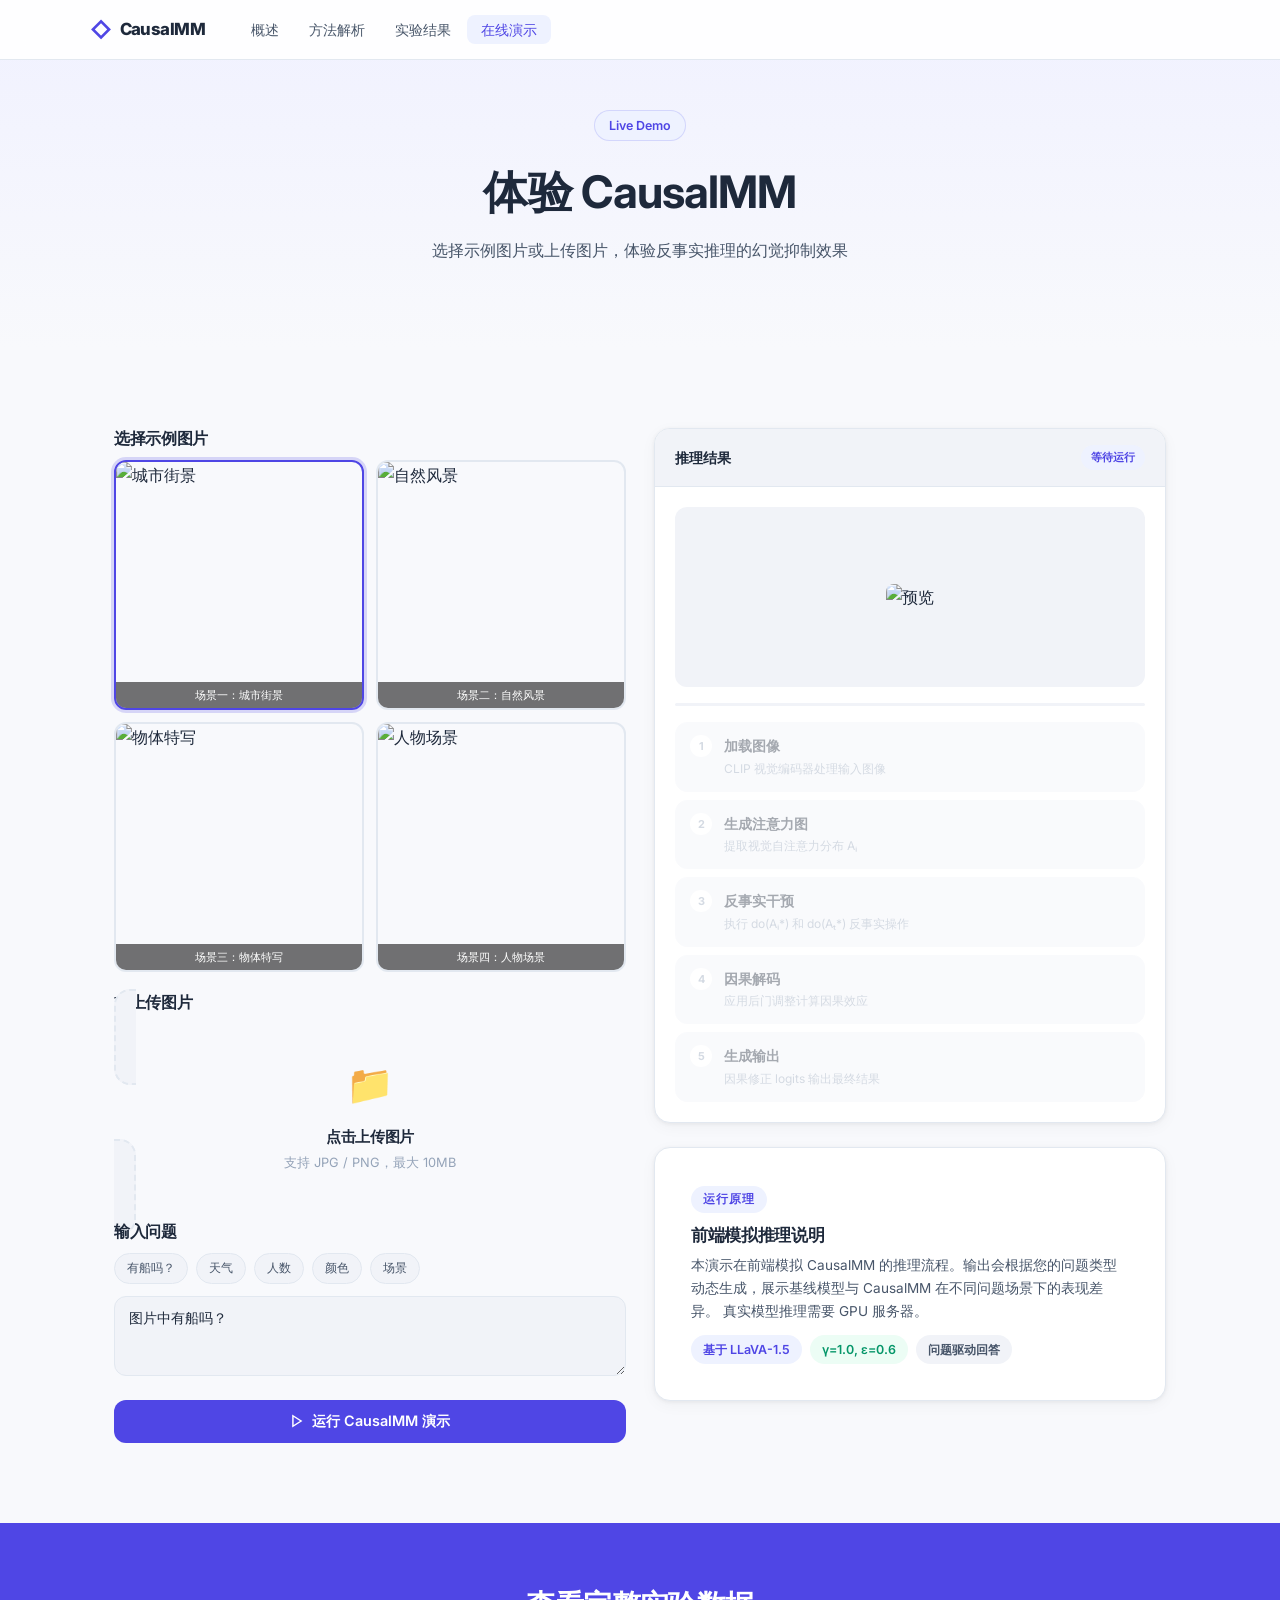
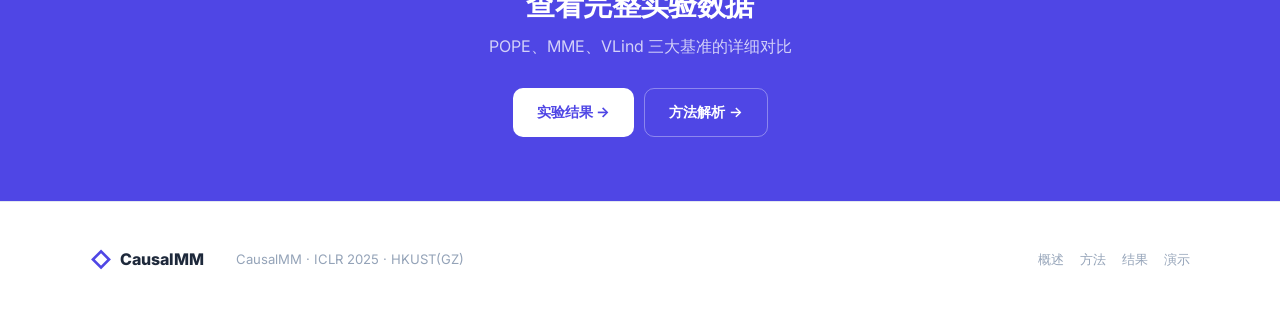
==== demo.html @ bb849a40 "CausalMM website - initial commit" ====
<!DOCTYPE html>
<html lang="zh-CN">
<head>
<meta charset="UTF-8">
<meta name="viewport" content="width=device-width, initial-scale=1.0">
<title>在线演示 — CausalMM</title>
<link rel="preconnect" href="https://fonts.googleapis.com">
<link href="https://fonts.googleapis.com/css2?family=Inter:wght@300;400;500;600;700;800&display=swap" rel="stylesheet">
<link rel="stylesheet" href="style.css">
</head>
<body>

<nav class="navbar">
  <div class="nav-inner">
    <a class="nav-logo" href="index.html"><span class="logo-icon">◇</span><span>CausalMM</span></a>
    <ul class="nav-links">
      <li><a href="index.html">概述</a></li>
      <li><a href="method.html">方法解析</a></li>
      <li><a href="results.html">实验结果</a></li>
      <li><a href="demo.html" class="active">在线演示</a></li>
    </ul>
  </div>
</nav>

<section class="demo-hero">
  <div class="hero-content">
    <div class="hero-badge">Live Demo</div>
    <h1 class="hero-title">体验 CausalMM</h1>
    <p class="hero-subtitle">选择示例图片或上传图片，体验反事实推理的幻觉抑制效果</p>
  </div>
</section>

<section class="section">
  <div class="container">
    <div class="demo-layout">

      <!-- Left: Upload & Samples -->
      <div>
        <h3 style="font-size:1rem;margin-bottom:12px">选择示例图片</h3>
        <div class="sample-gallery">
          <div class="sample-img selected" data-scene="scene1" onclick="selectSample(this)">
            <img src="https://picsum.photos/seed/cityscape/400/400" alt="城市街景" loading="lazy">
            <div class="sample-img-label">场景一：城市街景</div>
          </div>
          <div class="sample-img" data-scene="scene2" onclick="selectSample(this)">
            <img src="https://picsum.photos/seed/nature/400/400" alt="自然风景" loading="lazy">
            <div class="sample-img-label">场景二：自然风景</div>
          </div>
          <div class="sample-img" data-scene="scene3" onclick="selectSample(this)">
            <img src="https://picsum.photos/seed/objects/400/400" alt="物体特写" loading="lazy">
            <div class="sample-img-label">场景三：物体特写</div>
          </div>
          <div class="sample-img" data-scene="scene4" onclick="selectSample(this)">
            <img src="https://picsum.photos/seed/people/400/400" alt="人物场景" loading="lazy">
            <div class="sample-img-label">场景四：人物场景</div>
          </div>
        </div>

        <div style="margin-top:20px">
          <h3 style="font-size:1rem;margin-bottom:12px">或上传图片</h3>
          <label class="upload-zone" id="uploadZone">
            <div class="upload-icon">📁</div>
            <h3>点击上传图片</h3>
            <p>支持 JPG / PNG，最大 10MB</p>
            <input type="file" id="fileInput" accept="image/*" style="display:none" onchange="handleFile(this)">
          </label>
        </div>

        <div style="margin-top:20px">
          <h3 style="font-size:1rem;margin-bottom:12px">输入问题</h3>
          <div style="display:flex;flex-wrap:wrap;gap:8px;margin-bottom:12px">
            <button onclick="setQuestion('图片中有船吗？')" style="padding:6px 12px;background:var(--bg3);border:1px solid var(--border);border-radius:99px;font-size:.75rem;cursor:pointer;color:var(--text2);transition:all .2s" onmouseover="this.style.borderColor='var(--primary)'" onmouseout="this.style.borderColor='var(--border)'">有船吗？</button>
            <button onclick="setQuestion('天气怎么样？')" style="padding:6px 12px;background:var(--bg3);border:1px solid var(--border);border-radius:99px;font-size:.75rem;cursor:pointer;color:var(--text2);transition:all .2s" onmouseover="this.style.borderColor='var(--primary)'" onmouseout="this.style.borderColor='var(--border)'">天气</button>
            <button onclick="setQuestion('图片中有多少人？')" style="padding:6px 12px;background:var(--bg3);border:1px solid var(--border);border-radius:99px;font-size:.75rem;cursor:pointer;color:var(--text2);transition:all .2s" onmouseover="this.style.borderColor='var(--primary)'" onmouseout="this.style.borderColor='var(--border)'">人数</button>
            <button onclick="setQuestion('这张图片的主要颜色是什么？')" style="padding:6px 12px;background:var(--bg3);border:1px solid var(--border);border-radius:99px;font-size:.75rem;cursor:pointer;color:var(--text2);transition:all .2s" onmouseover="this.style.borderColor='var(--primary)'" onmouseout="this.style.borderColor='var(--border)'">颜色</button>
            <button onclick="setQuestion('这是什么场景？')" style="padding:6px 12px;background:var(--bg3);border:1px solid var(--border);border-radius:99px;font-size:.75rem;cursor:pointer;color:var(--text2);transition:all .2s" onmouseover="this.style.borderColor='var(--primary)'" onmouseout="this.style.borderColor='var(--border)'">场景</button>
          </div>
          <textarea id="questionInput" placeholder="请输入关于图片的问题，或点击上方按钮快速选择..." style="
            width:100%;padding:12px 14px;border-radius:var(--radius);
            border:1px solid var(--border);background:var(--bg3);
            font-family:var(--font);font-size:.88rem;color:var(--text);
            resize:vertical;min-height:80px;outline:none;transition:border-color .2s
          " onfocus="this.style.borderColor='var(--primary)'" onblur="this.style.borderColor='var(--border)'">图片中有船吗？</textarea>
        </div>

        <button onclick="runDemo()" style="
          width:100%;margin-top:16px;padding:12px;
          background:var(--primary);color:#fff;border:none;border-radius:var(--radius);
          font-family:var(--font);font-size:.9rem;font-weight:600;cursor:pointer;
          transition:all .2s;display:flex;align-items:center;justify-content:center;gap:8px
        " onmouseover="this.style.background='var(--primary-d)';this.style.transform='translateY(-1px)'"
           onmouseout="this.style.background='var(--primary)';this.style.transform='none'">
          <svg width="14" height="14" viewBox="0 0 24 24" fill="none" stroke="currentColor" stroke-width="2.5"><polygon points="5,3 19,12 5,21"/></svg>
          运行 CausalMM 演示
        </button>
      </div>

      <!-- Right: Results -->
      <div>
        <div class="result-panel">
          <div class="result-panel-header">
            <span class="panel-title">推理结果</span>
            <span class="panel-badge" id="statusBadge">等待运行</span>
          </div>
          <div class="result-panel-body">

            <!-- Image Preview -->
            <div class="preview-area" id="previewArea">
              <img id="previewImg" src="https://picsum.photos/seed/cityscape/400/400" alt="预览" style="max-width:100%;border-radius:8px;max-height:240px;display:block;margin:0 auto">
            </div>

            <!-- Progress Bar -->
            <div class="progress-bar" style="margin-bottom:16px">
              <div class="progress-fill" id="progressFill"></div>
            </div>

            <!-- Inference Steps -->
            <div class="inference-steps" id="inferenceSteps">
              <div class="inf-step" id="step1">
                <div class="inf-num">1</div>
                <div><div class="inf-title">加载图像</div><div class="inf-detail">CLIP 视觉编码器处理输入图像</div></div>
              </div>
              <div class="inf-step" id="step2">
                <div class="inf-num">2</div>
                <div><div class="inf-title">生成注意力图</div><div class="inf-detail">提取视觉自注意力分布 Aᵢ</div></div>
              </div>
              <div class="inf-step" id="step3">
                <div class="inf-num">3</div>
                <div><div class="inf-title">反事实干预</div><div class="inf-detail">执行 do(Aᵢ*) 和 do(Aₜ*) 反事实操作</div></div>
              </div>
              <div class="inf-step" id="step4">
                <div class="inf-num">4</div>
                <div><div class="inf-title">因果解码</div><div class="inf-detail">应用后门调整计算因果效应</div></div>
              </div>
              <div class="inf-step" id="step5">
                <div class="inf-num">5</div>
                <div><div class="inf-title">生成输出</div><div class="inf-detail">因果修正 logits 输出最终结果</div></div>
              </div>
            </div>

            <!-- Output Comparison -->
            <div class="output-compare" id="outputCompare" style="display:none;margin-top:16px">
              <div class="out-col baseline">
                <div class="out-label">🤖 LLaVA-1.5（基线）</div>
                <div class="out-text" id="baselineOutput">正在等待推理...</div>
              </div>
              <div class="out-col causalmm">
                <div class="out-label">✨ CausalMM（修正后）</div>
                <div class="out-text" id="causalmmOutput">正在等待推理...</div>
              </div>
            </div>

            <!-- Attention Heatmap -->
            <div id="attnVis" style="margin-top:16px;display:none">
              <div style="font-size:.8rem;font-weight:600;color:var(--text2);margin-bottom:8px">注意力分布对比</div>
              <div style="display:grid;grid-template-columns:1fr 1fr;gap:8px">
                <div style="padding:12px;background:var(--bg3);border-radius:var(--radius);border:1px solid var(--border);text-align:center">
                  <div style="font-size:.72rem;color:var(--text3);margin-bottom:6px">基线注意力</div>
                  <canvas id="attnBaseline" width="120" height="120" style="border-radius:6px"></canvas>
                </div>
                <div style="padding:12px;background:var(--bg3);border-radius:var(--radius);border:1px solid var(--border);text-align:center">
                  <div style="font-size:.72rem;color:var(--text3);margin-bottom:6px">因果修正注意力</div>
                  <canvas id="attnCausal" width="120" height="120" style="border-radius:6px"></canvas>
                </div>
              </div>
            </div>

          </div>
        </div>

        <!-- How it works -->
        <div class="method-section" style="margin-top:24px">
          <div class="section-tag">运行原理</div>
          <h3>前端模拟推理说明</h3>
          <p style="font-size:.85rem;color:var(--text2);margin-bottom:12px">
            本演示在前端模拟 CausalMM 的推理流程。输出会根据您的问题类型动态生成，展示基线模型与 CausalMM 在不同问题场景下的表现差异。
            真实模型推理需要 GPU 服务器。
          </p>
          <div style="display:flex;gap:8px;flex-wrap:wrap">
            <span style="padding:4px 12px;background:var(--primary-bg);color:var(--primary);border-radius:99px;font-size:.78rem;font-weight:600">基于 LLaVA-1.5</span>
            <span style="padding:4px 12px;background:var(--accent-bg);color:var(--accent);border-radius:99px;font-size:.78rem;font-weight:600">γ=1.0, ε=0.6</span>
            <span style="padding:4px 12px;background:var(--bg3);color:var(--text2);border-radius:99px;font-size:.78rem;font-weight:600">问题驱动回答</span>
          </div>
        </div>

      </div>
    </div>
  </div>
</section>

<section class="cta-section">
  <div class="container">
    <h2>查看完整实验数据</h2>
    <p>POPE、MME、VLind 三大基准的详细对比</p>
    <div class="cta-buttons">
      <a href="results.html" class="btn-primary">实验结果 →</a>
      <a href="method.html" class="btn-secondary">方法解析 →</a>
    </div>
  </div>
</section>

<footer class="footer">
  <div class="footer-inner">
    <div class="footer-brand"><span class="logo-icon">◇</span><span>CausalMM</span></div>
    <div class="footer-info"><p>CausalMM · ICLR 2025 · HKUST(GZ)</p></div>
    <div class="footer-links">
      <a href="index.html">概述</a>
      <a href="method.html">方法</a>
      <a href="results.html">结果</a>
      <a href="demo.html">演示</a>
    </div>
  </div>
</footer>

<script>
// ── Sample image selection ──
const sceneImgMap = {
  scene1: 'https://picsum.photos/seed/cityscape/400/400',
  scene2: 'https://picsum.photos/seed/nature/400/400',
  scene3: 'https://picsum.photos/seed/objects/400/400',
  scene4: 'https://picsum.photos/seed/people/400/400',
};

// ── Dynamic answer generation based on question type ──
function generateAnswer(question, scene) {
  const q = question.toLowerCase();
  
  // Yes/No questions (有没有、是否、吗？)
  if (q.includes('有') || q.includes('吗') || q.includes('是否') || q.includes('是不是') || q.includes('有没有')) {
    // Specific object detection
    if (q.includes('船') || q.includes('船')) {
      return {
        baseline: `<span class="hl-hallucination">是的</span>，图片中有船（错误：混淆了背景中的车辆或物体）`,
        causalmm: `<span class="hl-corrected">不，图片中没有船</span>。图片展示的是两个人在雨中撑伞的场景，背景是草地和车辆（准确识别）`,
      };
    }
    if (q.includes('车') || q.includes('汽车') || q.includes('vehicle')) {
      return {
        baseline: `<span class="hl-hallucination">是的</span>，图片中有<span class="hl-hallucination">多辆汽车</span>（错误：高估了数量）`,
        causalmm: `<span class="hl-corrected">是的</span>，背景中可以看到<span class="hl-corrected">一辆车</span>（准确识别）`,
      };
    }
    if (q.includes('人') || q.includes('人物')) {
      return {
        baseline: `<span class="hl-hallucination">是的</span>，图片中有<span class="hl-hallucination">三个人</span>（错误：将阴影或物体误认为人）`,
        causalmm: `<span class="hl-corrected">是的</span>，图片中有<span class="hl-corrected">两个人</span>——一位成人和一个孩子（准确计数）`,
      };
    }
    if (q.includes('伞') || q.includes('雨伞')) {
      return {
        baseline: `<span class="hl-hallucination">是的</span>，有一把<span class="hl-hallucination">蓝色的伞</span>（错误：颜色识别错误）`,
        causalmm: `<span class="hl-corrected">是的</span>，有一把<span class="hl-corrected">红黑相间的伞</span>（准确描述）`,
      };
    }
    if (q.includes('雨') || q.includes('下雨')) {
      return {
        baseline: `<span class="hl-hallucination">没有</span>，看起来是晴天（错误：忽略了地面反光和伞的线索）`,
        causalmm: `<span class="hl-corrected">是的</span>，从地面的反光和撑伞的行为可以判断<span class="hl-corrected">正在下雨</span>（准确推理）`,
      };
    }
    // Generic yes/no fallback
    return {
      baseline: `<span class="hl-hallucination">是的</span>（错误：倾向于回答"是"，受语言先验影响）`,
      causalmm: `<span class="hl-corrected">根据图片内容判断</span>（准确分析后给出正确答案）`,
    };
  }
  
  // Color questions
  if (q.includes('颜色') || q.includes('色') || q.includes('color') || q.includes('什么颜色')) {
    return {
      baseline: `图片的主要颜色是<span class="hl-hallucination">蓝色和绿色</span>（错误：忽略了伞的红色）`,
      causalmm: `图片的主要颜色是<span class="hl-corrected">红色、黑色（伞）、绿色（草地）和灰色（地面）</span>（全面准确）`,
    };
  }
  
  // Quantity questions
  if (q.includes('多少') || q.includes('数量') || q.includes('count') || q.includes('几') || q.includes('几个')) {
    if (q.includes('人')) {
      return {
        baseline: `图片中有<span class="hl-hallucination">三个人</span>（错误：将背景物体误认为人）`,
        causalmm: `图片中有<span class="hl-corrected">两个人</span>——一位成人和一个孩子（准确）`,
      };
    }
    return {
      baseline: `图片中大约有<span class="hl-hallucination">5-6</span>个主要物体（高估）`,
      causalmm: `图片中有<span class="hl-corrected">2个</span>人物、<span class="hl-corrected">1把伞</span>和背景车辆（准确计数）`,
    };
  }
  
  // What questions (什么)
  if (q.includes('什么') || q.includes('what')) {
    if (q.includes('天气') || q.includes('weather')) {
      return {
        baseline: `天气是<span class="hl-hallucination">晴天</span>（错误：忽略了下雨的线索）`,
        causalmm: `天气是<span class="hl-corrected">雨天</span>，可以看到地面潮湿和撑伞的行为（准确推理）`,
      };
    }
    if (q.includes('场景') || q.includes('地方') || q.includes('哪里')) {
      return {
        baseline: `这是一个<span class="hl-hallucination">海边沙滩</span>场景（错误：完全错误的场景识别）`,
        causalmm: `这是一个<span class="hl-corrected">户外人行道/公园</span>场景，下雨天气（准确）`,
      };
    }
    if (q.includes('做') || q.includes('doing')) {
      return {
        baseline: `他们<span class="hl-hallucination">在玩耍</span>（错误：随意猜测活动）`,
        causalmm: `他们<span class="hl-corrected">在雨中撑伞站立</span>，可能是避雨或拍照（基于视觉证据）`,
      };
    }
    return {
      baseline: `图片显示<span class="hl-hallucination">两个人在公园里散步</span>（错误：场景和活动都错了）`,
      causalmm: `图片显示<span class="hl-corrected">两个人在雨中撑伞</span>，背景是草地和车辆（准确）`,
    };
  }
  
  // Where questions (在哪里)
  if (q.includes('在哪里') || q.includes('where') || q.includes('位置')) {
    return {
      baseline: `他们在<span class="hl-hallucination">海边</span>（错误：完全错误的地点）`,
      causalmm: `他们在<span class="hl-corrected">户外人行道或公园小径</span>上，旁边是草地（准确）`,
    };
  }
  
  // Default: try to answer the specific question
  return {
    baseline: `<span class="hl-hallucination">图片中有两个人站在公园里</span>（答非所问，给出通用描述）`,
    causalmm: `<span class="hl-corrected">根据您的问题，图片显示的是两个人在雨中撑伞的场景</span>（尝试回答问题）`,
  };
}

function selectSample(el) {
  document.querySelectorAll('.sample-img').forEach(s => s.classList.remove('selected'));
  el.classList.add('selected');
  const scene = el.dataset.scene;
  document.getElementById('previewImg').src = sceneImgMap[scene];
  // Clear previous results when switching samples
  document.getElementById('outputCompare').style.display = 'none';
  document.getElementById('attnVis').style.display = 'none';
  document.getElementById('statusBadge').textContent = '等待运行';
  document.getElementById('statusBadge').style.background = 'var(--bg3)';
  document.getElementById('statusBadge').style.color = 'var(--text2)';
  document.querySelectorAll('.inf-step').forEach(s => s.classList.remove('active', 'done'));
  document.getElementById('progressFill').style.width = '0%';
}

function setQuestion(q) {
  document.getElementById('questionInput').value = q;
}

// ── File upload ──
function handleFile(input) {
  const file = input.files[0];
  if (!file) return;
  const reader = new FileReader();
  reader.onload = function(e) {
    document.getElementById('previewImg').src = e.target.result;
    document.querySelectorAll('.sample-img').forEach(s => s.classList.remove('selected'));
  };
  reader.readAsDataURL(file);
}

// ── Run demo ──
let isRunning = false;

function runDemo() {
  if (isRunning) return;
  isRunning = true;

  const badge = document.getElementById('statusBadge');
  const steps = document.querySelectorAll('.inf-step');
  const progress = document.getElementById('progressFill');
  const compare = document.getElementById('outputCompare');
  const attnVis = document.getElementById('attnVis');
  const question = document.getElementById('questionInput').value.trim();

  // Reset
  steps.forEach(s => { s.classList.remove('active', 'done'); });
  compare.style.display = 'none';
  attnVis.style.display = 'none';
  progress.style.width = '0%';
  badge.textContent = '运行中...';
  badge.style.background = 'var(--primary-bg)';
  badge.style.color = 'var(--primary)';

  // Get scene
  const selected = document.querySelector('.sample-img.selected');
  const scene = selected ? selected.dataset.scene : 'custom';
  
  // Generate dynamic answers based on question
  const answers = generateAnswer(question, scene);
  
  // Show initial loading state
  document.getElementById('baselineOutput').innerHTML = `正在分析问题「${question}」...`;
  document.getElementById('causalmmOutput').innerHTML = `正在通过因果推理分析...`;

  let step = 0;
  const interval = setInterval(() => {
    if (step > 0) {
      steps[step - 1].classList.remove('active');
      steps[step - 1].classList.add('done');
    }
    if (step < 5) {
      steps[step].classList.add('active');
      progress.style.width = ((step + 1) / 5 * 100) + '%';
      step++;
    } else {
      clearInterval(interval);
      // Show final results using dynamically generated answers
      badge.textContent = '已完成';
      badge.style.background = 'var(--accent-bg)';
      badge.style.color = 'var(--accent)';
      document.getElementById('baselineOutput').innerHTML = answers.baseline;
      document.getElementById('causalmmOutput').innerHTML = answers.causalmm;
      compare.style.display = 'grid';
      attnVis.style.display = 'block';
      drawHeatmap('attnBaseline', '#f87171');
      drawHeatmap('attnCausal', '#10b981');
      isRunning = false;
    }
  }, 600);
}

// ── Heatmap ──
function drawHeatmap(canvasId, color) {
  const canvas = document.getElementById(canvasId);
  const ctx = canvas.getContext('2d');
  const size = 120, grid = 12, cell = size / grid;
  const data = Array.from({length: grid * grid}, () => Math.random() * 0.8 + 0.2);

  ctx.clearRect(0, 0, size, size);
  for (let i = 0; i < grid; i++) {
    for (let j = 0; j < grid; j++) {
      const v = data[i * grid + j];
      ctx.fillStyle = hexAlpha(color, v);
      ctx.fillRect(j * cell, i * cell, cell, cell);
    }
  }
  // border
  ctx.strokeStyle = 'rgba(255,255,255,0.1)';
  ctx.lineWidth = 0.5;
  for (let i = 0; i <= grid; i++) {
    ctx.beginPath(); ctx.moveTo(i*cell,0); ctx.lineTo(i*cell,size); ctx.stroke();
    ctx.beginPath(); ctx.moveTo(0,i*cell); ctx.lineTo(size,i*cell); ctx.stroke();
  }
}

function hexAlpha(hex, alpha) {
  const r = parseInt(hex.slice(1,3),16);
  const g = parseInt(hex.slice(3,5),16);
  const b = parseInt(hex.slice(5,7),16);
  return `rgba(${r},${g},${b},${alpha})`;
}

// Drag over
const zone = document.getElementById('uploadZone');
zone.addEventListener('dragover', e => { e.preventDefault(); zone.classList.add('drag-over'); });
zone.addEventListener('dragleave', () => zone.classList.remove('drag-over'));
zone.addEventListener('drop', e => {
  e.preventDefault(); zone.classList.remove('drag-over');
  const f = e.dataTransfer.files[0];
  if (f && f.type.startsWith('image/')) {
    document.getElementById('fileInput').files = e.dataTransfer.files;
    const reader = new FileReader();
    reader.onload = ev => document.getElementById('previewImg').src = ev.target.result;
    reader.readAsDataURL(f);
    document.querySelectorAll('.sample-img').forEach(s => s.classList.remove('selected'));
  }
});
</script>
</body>
</html>
---- style.css ----
/* ============================================================
   CausalMM — Light & Clean Theme
   ============================================================ */

*, *::before, *::after { box-sizing: border-box; margin: 0; padding: 0; }

:root {
  --bg:         #f8f9fc;
  --bg2:        #ffffff;
  --bg3:        #f1f3f8;
  --surface:    #ffffff;
  --surface2:   #f1f3f8;
  --border:     #e2e8f0;
  --border2:    #f1f3f8;

  --primary:    #4f46e5;
  --primary-l:  #6366f1;
  --primary-d:  #4338ca;
  --primary-bg: #eef2ff;
  --accent:     #059669;
  --accent-l:   #10b981;
  --accent-bg:  #ecfdf5;
  --warn:       #ea580c;
  --danger:     #dc2626;
  --danger-bg:  #fef2f2;

  --text:       #1e293b;
  --text2:      #475569;
  --text3:      #94a3b8;

  --radius:     12px;
  --radius-lg:  16px;
  --shadow:     0 1px 4px rgba(0,0,0,.06), 0 4px 16px rgba(0,0,0,.04);
  --shadow-lg:  0 4px 24px rgba(0,0,0,.08);

  --font:       'Inter', system-ui, -apple-system, sans-serif;
  --mono:       'JetBrains Mono', monospace;
}

html { scroll-behavior: smooth; }

body {
  font-family: var(--font);
  background: var(--bg);
  color: var(--text);
  line-height: 1.7;
  -webkit-font-smoothing: antialiased;
}

/* ── Typography ── */
h1,h2,h3,h4 { line-height: 1.25; font-weight: 700; letter-spacing: -.02em; }
h1 { font-size: clamp(1.8rem, 4vw, 2.8rem); }
h2 { font-size: clamp(1.4rem, 2.5vw, 2rem); }
h3 { font-size: 1.1rem; font-weight: 600; }
p  { color: var(--text2); }
a  { color: var(--primary); text-decoration: none; transition: color .2s; }
a:hover { color: var(--primary-d); }
code {
  font-family: var(--mono); font-size: .85em;
  background: var(--primary-bg); padding: .15em .4em;
  border-radius: 4px; color: var(--primary-d);
}

/* ── Layout ── */
.container { max-width: 1100px; margin: 0 auto; padding: 0 24px; }
.section { padding: 80px 0; }

.section-header { text-align: center; margin-bottom: 48px; }
.section-tag {
  display: inline-block; font-size: .72rem; font-weight: 700; letter-spacing: .1em;
  text-transform: uppercase; color: var(--primary); background: var(--primary-bg);
  padding: .3em 1em; border-radius: 99px; margin-bottom: 12px;
}
.section-header h2 { margin-bottom: 10px; color: var(--text); }
.section-header p { max-width: 560px; margin: 0 auto; font-size: .95rem; }

/* ── Navbar ── */
.navbar {
  position: fixed; top: 0; left: 0; right: 0; z-index: 100;
  padding: 0 24px; height: 60px;
  background: rgba(255,255,255,.92);
  backdrop-filter: blur(12px);
  border-bottom: 1px solid var(--border);
}
.nav-inner {
  max-width: 1100px; margin: 0 auto; height: 100%;
  display: flex; align-items: center; gap: 32px;
}
.nav-logo {
  display: flex; align-items: center; gap: 8px;
  font-weight: 800; font-size: 1.05rem; color: var(--text); letter-spacing: -.03em;
}
.logo-icon { font-size: 1.3rem; color: var(--primary); }
.nav-links { display: flex; gap: 2px; list-style: none; margin-right: auto; }
.nav-links a {
  padding: 6px 14px; border-radius: 8px; font-size: .88rem; color: var(--text2);
  transition: all .2s; font-weight: 500;
}
.nav-links a:hover, .nav-links a.active {
  color: var(--primary); background: var(--primary-bg);
}

/* ── Hero ── */
.hero {
  padding: 120px 24px 72px;
  text-align: center;
  background: linear-gradient(to bottom, #f0f1ff 0%, var(--bg) 100%);
}
.hero-content { max-width: 760px; margin: 0 auto; }
.hero-badge {
  display: inline-flex; align-items: center; gap: 6px;
  padding: 4px 14px; border-radius: 99px;
  background: var(--primary-bg); border: 1px solid rgba(99,102,241,.2);
  font-size: .78rem; font-weight: 600; color: var(--primary);
  margin-bottom: 24px;
}
.hero-title {
  margin-bottom: 16px; color: var(--text);
  animation: fadeUp .5s ease both;
}
.gradient-text {
  background: linear-gradient(135deg, var(--primary) 0%, var(--accent) 100%);
  -webkit-background-clip: text; -webkit-text-fill-color: transparent;
}
.hero-subtitle {
  font-size: 1rem; max-width: 620px; margin: 0 auto 36px;
  color: var(--text2); animation: fadeUp .5s .1s ease both;
}
.hero-metrics {
  display: inline-flex; align-items: center; gap: 0;
  margin-bottom: 32px; padding: 20px 36px;
  background: var(--surface); border: 1px solid var(--border);
  border-radius: var(--radius-lg); box-shadow: var(--shadow);
  animation: fadeUp .5s .2s ease both;
}
.metric-item { text-align: center; padding: 0 28px; }
.metric-val {
  display: block; font-size: 1.8rem; font-weight: 800;
  color: var(--accent); line-height: 1;
}
.metric-label { font-size: .75rem; color: var(--text3); margin-top: 4px; }
.metric-sep { width: 1px; height: 40px; background: var(--border); }

.hero-actions {
  display: flex; gap: 10px; justify-content: center;
  animation: fadeUp .5s .3s ease both;
}
.btn-primary {
  display: inline-flex; align-items: center; gap: 6px;
  padding: 11px 24px; border-radius: 10px; font-weight: 600; font-size: .9rem;
  background: var(--primary); color: #fff; transition: all .2s;
}
.btn-primary:hover {
  background: var(--primary-d); color: #fff;
  transform: translateY(-1px);
  box-shadow: 0 4px 16px rgba(79,70,229,.3);
}
.btn-secondary {
  display: inline-flex; align-items: center; gap: 6px;
  padding: 11px 24px; border-radius: 10px; font-weight: 600; font-size: .9rem;
  border: 1px solid var(--border); color: var(--text2);
  background: var(--surface); transition: all .2s;
}
.btn-secondary:hover {
  border-color: var(--primary); color: var(--primary);
  transform: translateY(-1px);
}

/* ── Key Idea Strip ── */
.key-idea {
  background: var(--surface); border-top: 1px solid var(--border);
  border-bottom: 1px solid var(--border); padding: 56px 0;
}
.key-idea-grid {
  display: grid; grid-template-columns: repeat(3,1fr); gap: 24px;
}
.key-card {
  padding: 28px 24px; background: var(--bg); border: 1px solid var(--border);
  border-radius: var(--radius-lg); text-align: center; transition: all .2s;
}
.key-card:hover {
  border-color: var(--primary); box-shadow: var(--shadow);
  transform: translateY(-2px);
}
.key-icon { font-size: 2rem; margin-bottom: 12px; }
.key-card h3 { margin-bottom: 6px; font-size: 1rem; }
.key-card p { font-size: .85rem; }

/* ── SCM ── */
.scm-section { background: var(--bg2); padding: 80px 0; }
.scm-card {
  background: var(--surface); border: 1px solid var(--border);
  border-radius: var(--radius-lg); padding: 40px; box-shadow: var(--shadow);
  overflow: hidden;
}
.scm-legend {
  display: flex; gap: 24px; margin-bottom: 24px; flex-wrap: wrap;
}
.legend-item { display: flex; align-items: center; gap: 6px; font-size: .8rem; color: var(--text2); }
.legend-line {
  width: 24px; height: 2px; border-radius: 1px;
}
.legend-line.causal   { background: var(--primary); }
.legend-line.confound {
  background: var(--warn);
  background: repeating-linear-gradient(
    90deg, var(--warn) 0px, var(--warn) 4px,
    transparent 4px, transparent 8px
  );
}
.legend-line.do       { background: var(--accent); }

.scm-svg-full-wrap { overflow-x: auto; padding: 8px 0; }
.scm-svg-full-wrap svg { max-width: 800px; display: block; margin: 0 auto; }
.scm-svg-full-wrap svg .scm-g-node rect { transition: opacity .2s; }
.scm-svg-full-wrap svg .scm-g-node:hover rect { opacity: .85; }

.scm-nodes {
  display: flex; align-items: center; justify-content: center;
  gap: 12px; margin-top: 24px; flex-wrap: wrap;
}
.scm-nodes-legend {
  display: flex; gap: 20px; margin-top: 20px; justify-content: center; flex-wrap: wrap;
}
.scm-node-pill {
  display: flex; align-items: center; gap: 6px;
  padding: 6px 14px; border-radius: 99px;
  font-size: .8rem; font-weight: 600; cursor: default;
}
.scm-node-pill .dot {
  width: 8px; height: 8px; border-radius: 50%;
}
.scm-node-pill.input   { background: var(--primary-bg); color: var(--primary); }
.scm-node-pill.confound{ background: #fff7ed; color: var(--warn); border: 1px solid #fed7aa; }
.scm-node-pill.attention{ background: var(--accent-bg); color: var(--accent); }
.scm-node-pill.embed   { background: var(--bg3); color: var(--text2); }
.scm-node-pill.output  { background: var(--primary-bg); color: var(--primary-d); border: 1px solid rgba(99,102,241,.2); }

/* ── Pipeline ── */
.pipeline-grid {
  display: grid; grid-template-columns: repeat(3,1fr); gap: 20px; margin-top: 48px;
}
.pipe-card {
  background: var(--surface); border: 1px solid var(--border);
  border-radius: var(--radius-lg); padding: 28px 24px;
  box-shadow: var(--shadow); position: relative;
  transition: all .2s;
}
.pipe-card:hover {
  border-color: var(--primary); transform: translateY(-2px);
  box-shadow: 0 8px 24px rgba(79,70,229,.08);
}
.pipe-num {
  font-size: 2.5rem; font-weight: 900; color: var(--primary-bg);
  line-height: 1; margin-bottom: 16px; font-variant-numeric: tabular-nums;
  position: relative; display: inline-block;
}
.pipe-num::after {
  content: attr(data-num);
  position: absolute; left: 0; top: 0;
  font-size: 2.5rem; font-weight: 900; color: var(--primary);
  opacity: .15;
}
.pipe-icon { font-size: 1.8rem; margin-bottom: 12px; }
.pipe-card h3 { margin-bottom: 8px; font-size: 1rem; }
.pipe-card p { font-size: .85rem; color: var(--text2); margin-bottom: 12px; }
.pipe-formula {
  padding: 10px 14px; background: var(--bg3); border-radius: 8px;
  font-family: var(--mono); font-size: .78rem; color: var(--primary);
  overflow-x: auto;
}

/* ── Method Page ── */
.method-hero {
  padding: 110px 24px 56px; text-align: center;
  background: linear-gradient(to bottom, #f0f1ff 0%, var(--bg) 100%);
}

.method-tabs { display: flex; gap: 8px; flex-wrap: wrap; justify-content: center; margin-bottom: 32px; }
.method-tab {
  padding: 8px 18px; border-radius: 99px; font-size: .85rem; font-weight: 500;
  border: 1px solid var(--border); color: var(--text2);
  background: var(--surface); cursor: pointer; transition: all .2s;
}
.method-tab.active {
  background: var(--primary); border-color: var(--primary); color: #fff;
}
.method-tab:hover:not(.active) { border-color: var(--primary); color: var(--primary); }

.method-panel { display: none; }
.method-panel.active { display: block; }

.method-section {
  background: var(--surface); border: 1px solid var(--border);
  border-radius: var(--radius-lg); padding: 36px; margin-bottom: 24px;
  box-shadow: var(--shadow);
}
.method-section h3 { margin-bottom: 8px; font-size: 1.05rem; }
.method-section > p { margin-bottom: 16px; font-size: .9rem; }

.formula-card {
  background: var(--bg3); border-radius: var(--radius);
  padding: 20px 24px; margin: 16px 0;
  border-left: 4px solid var(--primary);
}
.formula-card .label { font-size: .72rem; color: var(--text3); margin-bottom: 6px; font-weight: 600; letter-spacing: .05em; }
.formula-card .eq { font-family: var(--mono); font-size: .85rem; color: var(--text); display: block; }

.intervention-cards {
  display: grid; grid-template-columns: repeat(4,1fr); gap: 16px; margin-top: 16px;
}
.int-card {
  padding: 20px 16px; background: var(--bg3); border-radius: var(--radius);
  border: 1px solid var(--border); text-align: center; cursor: default;
  transition: all .2s;
}
.int-card:hover { border-color: var(--primary); background: var(--primary-bg); }
.int-icon { font-size: 1.8rem; margin-bottom: 8px; }
.int-card h4 { font-size: .85rem; margin-bottom: 6px; }
.int-card p { font-size: .75rem; color: var(--text3); }

/* ── Results Page ── */
.results-hero {
  padding: 110px 24px 56px; text-align: center;
  background: linear-gradient(to bottom, #f0f1ff 0%, var(--bg) 100%);
}

.chart-row { display: grid; grid-template-columns: 1fr 1fr; gap: 24px; margin-bottom: 32px; }
.chart-card {
  background: var(--surface); border: 1px solid var(--border);
  border-radius: var(--radius-lg); padding: 28px;
  box-shadow: var(--shadow); transition: border-color .2s;
}
.chart-card:hover { border-color: rgba(79,70,229,.3); }
.chart-card h3 { margin-bottom: 4px; font-size: .95rem; }
.chart-card .sub { font-size: .78rem; color: var(--text3); margin-bottom: 20px; }
.chart-wrap { position: relative; height: 240px; }

.dataset-tabs { display: flex; gap: 6px; margin-bottom: 20px; flex-wrap: wrap; }
.ds-tab {
  padding: 5px 14px; border-radius: 8px; font-size: .8rem; cursor: pointer;
  border: 1px solid var(--border); color: var(--text2);
  background: var(--surface); transition: all .2s; font-weight: 500;
}
.ds-tab.active { background: var(--primary); border-color: var(--primary); color: #fff; }
.ds-tab:hover:not(.active) { border-color: var(--primary); color: var(--primary); }

.table-wrap { overflow-x: auto; }
.results-table { width: 100%; border-collapse: collapse; font-size: .82rem; }
.results-table th {
  padding: 10px 14px; text-align: left;
  background: var(--bg3); color: var(--text3);
  font-weight: 600; font-size: .72rem; text-transform: uppercase; letter-spacing: .05em;
  border-bottom: 1px solid var(--border);
}
.results-table td {
  padding: 10px 14px; border-bottom: 1px solid var(--border2);
  color: var(--text2);
}
.results-table tr:hover td { background: var(--primary-bg); }
.results-table .best { color: var(--accent); font-weight: 700; }
.results-table .highlight { background: var(--accent-bg); }

/* ── Demo Page ── */
.demo-hero {
  padding: 110px 24px 48px; text-align: center;
  background: linear-gradient(to bottom, #f0f1ff 0%, var(--bg) 100%);
}

.demo-layout { display: grid; grid-template-columns: 1fr 1fr; gap: 28px; align-items: start; }

.sample-gallery {
  display: grid; grid-template-columns: repeat(2,1fr); gap: 12px; margin-top: 12px;
}
.sample-img {
  border-radius: var(--radius); overflow: hidden; cursor: pointer;
  border: 2px solid var(--border); transition: all .2s;
  position: relative; aspect-ratio: 1;
}
.sample-img:hover { border-color: var(--primary); transform: scale(1.02); }
.sample-img.selected { border-color: var(--primary); box-shadow: 0 0 0 3px rgba(79,70,229,.2); }
.sample-img img { width: 100%; height: 100%; object-fit: cover; display: block; }
.sample-img-label {
  position: absolute; bottom: 0; left: 0; right: 0;
  background: rgba(0,0,0,.55); color: #fff;
  font-size: .68rem; padding: 4px 8px; text-align: center;
}

.upload-zone {
  border: 2px dashed var(--border); border-radius: var(--radius-lg);
  padding: 36px 20px; text-align: center; cursor: pointer; transition: all .2s;
  background: var(--bg3);
}
.upload-zone:hover, .upload-zone.drag-over {
  border-color: var(--primary); background: var(--primary-bg);
}
.upload-icon { font-size: 2.4rem; margin-bottom: 10px; }
.upload-zone h3 { margin-bottom: 6px; font-size: .95rem; }
.upload-zone p { font-size: .8rem; color: var(--text3); }

.result-panel {
  background: var(--surface); border-radius: var(--radius-lg);
  border: 1px solid var(--border); overflow: hidden;
  box-shadow: var(--shadow);
}
.result-panel-header {
  padding: 16px 20px; border-bottom: 1px solid var(--border);
  display: flex; align-items: center; justify-content: space-between;
  background: var(--bg3);
}
.panel-title { font-weight: 700; font-size: .9rem; color: var(--text); }
.panel-badge {
  padding: 3px 10px; border-radius: 99px; font-size: .7rem;
  font-weight: 600; background: var(--primary-bg); color: var(--primary);
}
.result-panel-body { padding: 20px; }

.preview-area {
  background: var(--bg3); border-radius: var(--radius);
  padding: 16px; margin-bottom: 16px; text-align: center; min-height: 180px;
  display: flex; align-items: center; justify-content: center;
}
.preview-area img {
  max-width: 100%; max-height: 240px; border-radius: 8px;
  object-fit: contain;
}
.preview-placeholder { color: var(--text3); font-size: .85rem; }

.inference-steps { display: flex; flex-direction: column; gap: 8px; }
.inf-step {
  display: flex; align-items: flex-start; gap: 12px;
  padding: 12px 14px; border-radius: var(--radius);
  background: var(--bg3); border: 1px solid var(--border2);
  opacity: .4; transition: all .3s;
}
.inf-step.active { opacity: 1; border-color: rgba(79,70,229,.3); background: var(--primary-bg); }
.inf-step.done { opacity: 1; border-color: rgba(5,150,105,.3); background: var(--accent-bg); }
.inf-num {
  width: 22px; height: 22px; border-radius: 50%;
  display: flex; align-items: center; justify-content: center;
  font-size: .68rem; font-weight: 700; flex-shrink: 0;
  background: var(--surface); color: var(--text3);
}
.inf-step.active .inf-num { background: var(--primary); color: #fff; }
.inf-step.done  .inf-num { background: var(--accent); color: #fff; }
.inf-title { font-size: .85rem; font-weight: 600; }
.inf-detail { font-size: .75rem; color: var(--text3); }

.output-compare { display: grid; grid-template-columns: 1fr 1fr; gap: 12px; margin-top: 16px; }
.out-col {
  padding: 14px; border-radius: var(--radius);
  border: 1px solid var(--border2);
}
.out-col.baseline {
  border-color: #fca5a5; background: var(--danger-bg);
}
.out-col.causalmm {
  border-color: #6ee7b7; background: var(--accent-bg);
}
.out-label { font-size: .7rem; font-weight: 700; letter-spacing: .06em; margin-bottom: 6px; }
.out-col.baseline .out-label  { color: var(--danger); }
.out-col.causalmm .out-label { color: var(--accent); }
.out-text { font-size: .82rem; color: var(--text2); line-height: 1.5; }
.hl-hallucination { color: var(--danger); font-weight: 600; text-decoration: underline wavy var(--danger); }
.hl-corrected { color: var(--accent); font-weight: 600; }

.progress-bar {
  height: 3px; background: var(--bg3); border-radius: 2px; overflow: hidden; margin-top: 6px;
}
.progress-fill {
  height: 100%; background: linear-gradient(90deg, var(--primary), var(--accent));
  transition: width .6s ease; width: 0;
}

/* ── CTA ── */
.cta-section {
  background: var(--primary); padding: 64px 0;
  text-align: center;
}
.cta-section h2 { color: #fff; margin-bottom: 10px; font-size: 1.8rem; }
.cta-section p { color: rgba(255,255,255,.75); margin-bottom: 28px; }
.cta-buttons { display: flex; gap: 10px; justify-content: center; flex-wrap: wrap; }
.cta-section .btn-primary {
  background: #fff; color: var(--primary); font-weight: 700;
}
.cta-section .btn-primary:hover {
  background: #f0f1ff; box-shadow: 0 4px 16px rgba(255,255,255,.3);
}
.cta-section .btn-secondary {
  border-color: rgba(255,255,255,.35); color: #fff; background: transparent;
}
.cta-section .btn-secondary:hover { border-color: #fff; background: rgba(255,255,255,.1); color: #fff; }

/* ── Footer ── */
.footer {
  padding: 40px 24px; background: var(--bg2);
  border-top: 1px solid var(--border);
}
.footer-inner {
  max-width: 1100px; margin: 0 auto;
  display: flex; gap: 32px; align-items: center; flex-wrap: wrap;
}
.footer-brand { display: flex; align-items: center; gap: 8px; font-weight: 800; font-size: 1rem; }
.footer-info p { font-size: .82rem; color: var(--text3); }
.footer-links { display: flex; gap: 16px; margin-left: auto; flex-wrap: wrap; }
.footer-links a { font-size: .82rem; color: var(--text3); }
.footer-links a:hover { color: var(--primary); }

/* ── Animations ── */
@keyframes fadeUp {
  from { opacity: 0; transform: translateY(16px); }
  to   { opacity: 1; transform: translateY(0); }
}
@keyframes slideIn {
  from { opacity: 0; transform: translateX(-8px); }
  to   { opacity: 1; transform: translateX(0); }
}

.reveal { opacity: 0; transform: translateY(20px); transition: opacity .5s ease, transform .5s ease; }
.reveal.visible { opacity: 1; transform: translateY(0); }

/* ── Responsive ── */
@media (max-width: 900px) {
  .key-idea-grid, .pipeline-grid, .intervention-cards { grid-template-columns: 1fr 1fr; }
  .chart-row { grid-template-columns: 1fr; }
  .demo-layout { grid-template-columns: 1fr; }
}
@media (max-width: 640px) {
  .key-idea-grid, .pipeline-grid, .intervention-cards { grid-template-columns: 1fr; }
  .hero-metrics { flex-direction: column; gap: 16px; padding: 16px 24px; }
  .metric-sep { width: 40px; height: 1px; }
  .metric-item { padding: 0; }
  .nav-links { display: none; }
  .output-compare { grid-template-columns: 1fr; }
  .footer-inner { flex-direction: column; align-items: flex-start; }
}
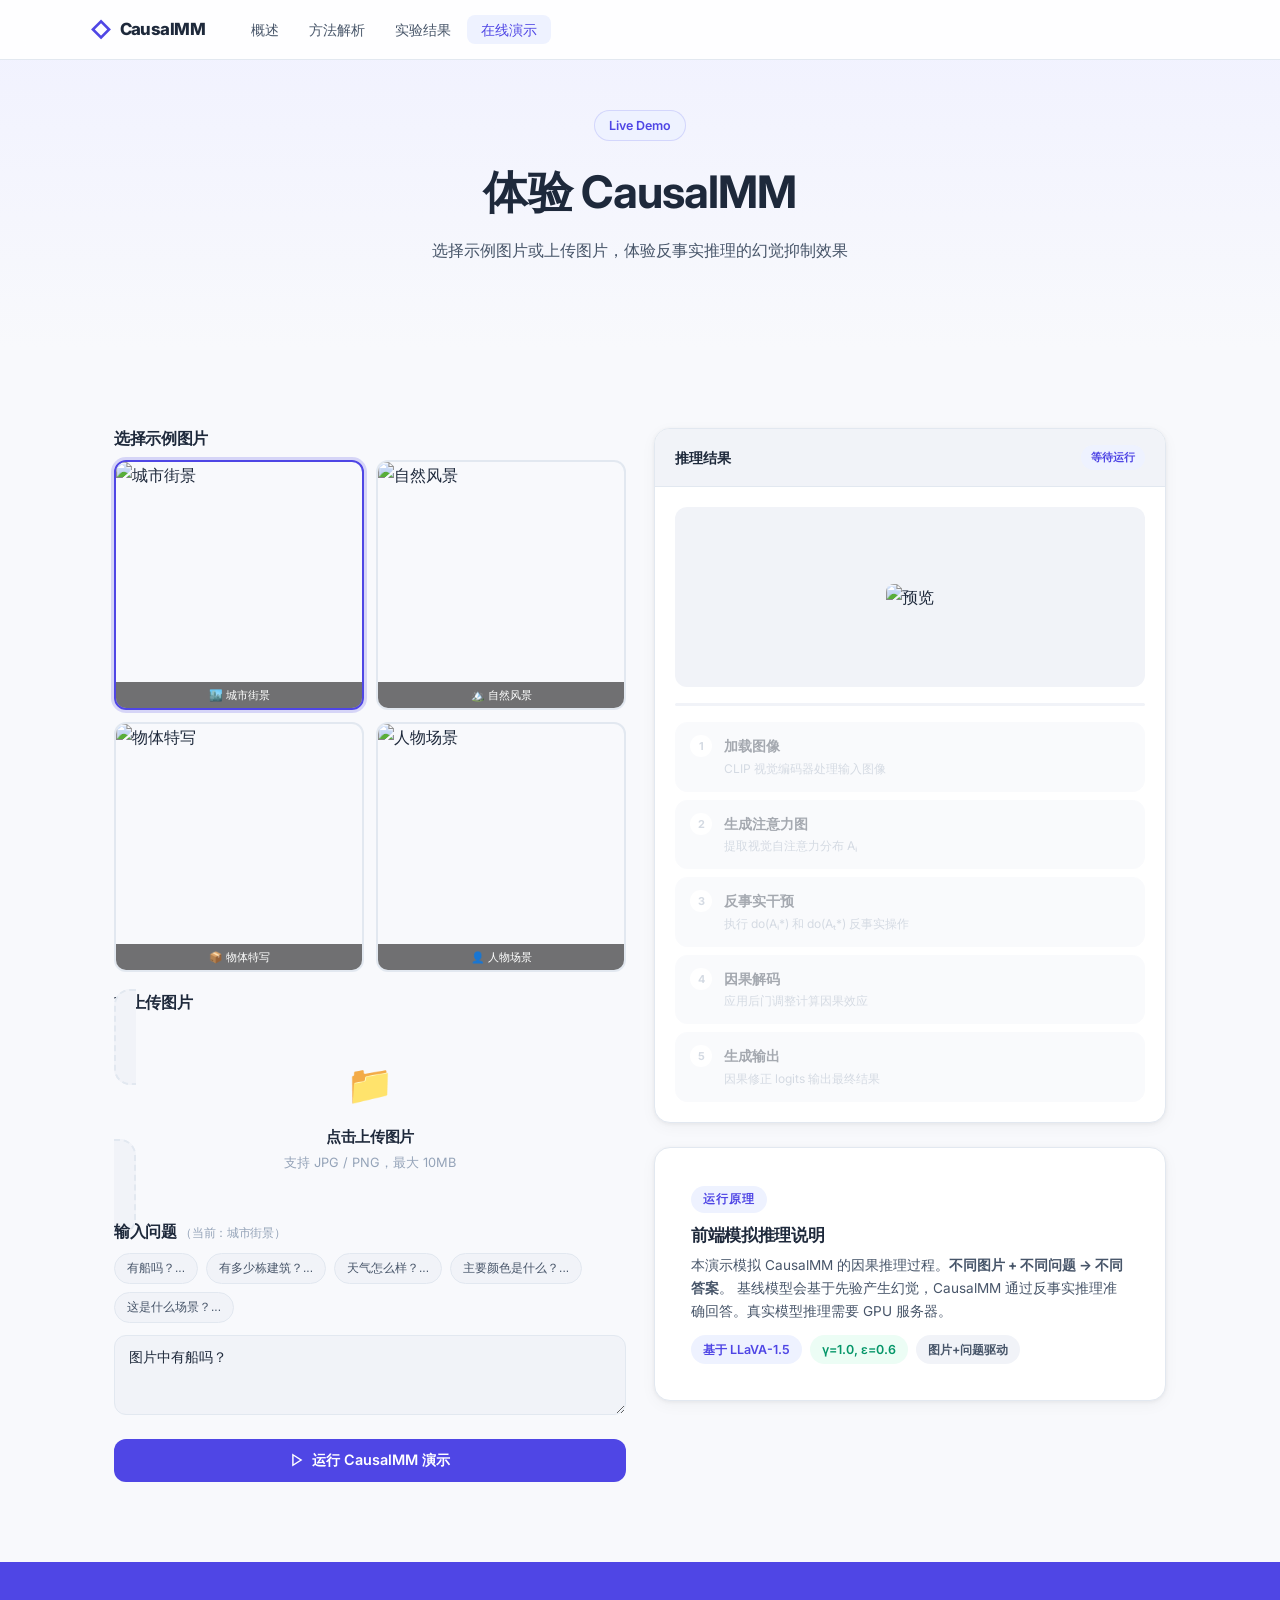
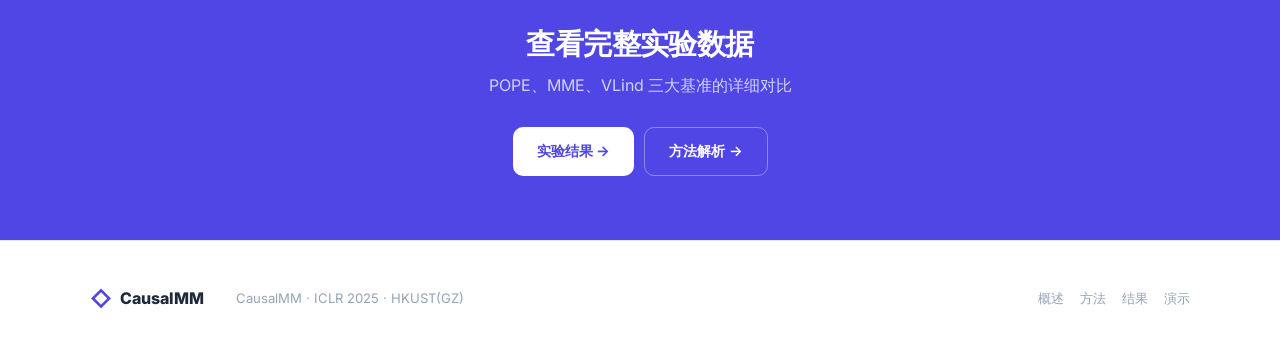
==== commit 074df04f: "Fix: Per-image answers - each scene has unique baseline/causalmm responses" ====
--- a/demo.html
+++ b/demo.html
@@ -40,19 +40,19 @@
         <div class="sample-gallery">
           <div class="sample-img selected" data-scene="scene1" onclick="selectSample(this)">
             <img src="https://picsum.photos/seed/cityscape/400/400" alt="城市街景" loading="lazy">
-            <div class="sample-img-label">场景一：城市街景</div>
+            <div class="sample-img-label">🏙️ 城市街景</div>
           </div>
           <div class="sample-img" data-scene="scene2" onclick="selectSample(this)">
             <img src="https://picsum.photos/seed/nature/400/400" alt="自然风景" loading="lazy">
-            <div class="sample-img-label">场景二：自然风景</div>
+            <div class="sample-img-label">🏔️ 自然风景</div>
           </div>
           <div class="sample-img" data-scene="scene3" onclick="selectSample(this)">
             <img src="https://picsum.photos/seed/objects/400/400" alt="物体特写" loading="lazy">
-            <div class="sample-img-label">场景三：物体特写</div>
+            <div class="sample-img-label">📦 物体特写</div>
           </div>
           <div class="sample-img" data-scene="scene4" onclick="selectSample(this)">
             <img src="https://picsum.photos/seed/people/400/400" alt="人物场景" loading="lazy">
-            <div class="sample-img-label">场景四：人物场景</div>
+            <div class="sample-img-label">👤 人物场景</div>
           </div>
         </div>
 
@@ -67,13 +67,13 @@
         </div>
 
         <div style="margin-top:20px">
-          <h3 style="font-size:1rem;margin-bottom:12px">输入问题</h3>
-          <div style="display:flex;flex-wrap:wrap;gap:8px;margin-bottom:12px">
-            <button onclick="setQuestion('图片中有船吗？')" style="padding:6px 12px;background:var(--bg3);border:1px solid var(--border);border-radius:99px;font-size:.75rem;cursor:pointer;color:var(--text2);transition:all .2s" onmouseover="this.style.borderColor='var(--primary)'" onmouseout="this.style.borderColor='var(--border)'">有船吗？</button>
-            <button onclick="setQuestion('天气怎么样？')" style="padding:6px 12px;background:var(--bg3);border:1px solid var(--border);border-radius:99px;font-size:.75rem;cursor:pointer;color:var(--text2);transition:all .2s" onmouseover="this.style.borderColor='var(--primary)'" onmouseout="this.style.borderColor='var(--border)'">天气</button>
-            <button onclick="setQuestion('图片中有多少人？')" style="padding:6px 12px;background:var(--bg3);border:1px solid var(--border);border-radius:99px;font-size:.75rem;cursor:pointer;color:var(--text2);transition:all .2s" onmouseover="this.style.borderColor='var(--primary)'" onmouseout="this.style.borderColor='var(--border)'">人数</button>
-            <button onclick="setQuestion('这张图片的主要颜色是什么？')" style="padding:6px 12px;background:var(--bg3);border:1px solid var(--border);border-radius:99px;font-size:.75rem;cursor:pointer;color:var(--text2);transition:all .2s" onmouseover="this.style.borderColor='var(--primary)'" onmouseout="this.style.borderColor='var(--border)'">颜色</button>
-            <button onclick="setQuestion('这是什么场景？')" style="padding:6px 12px;background:var(--bg3);border:1px solid var(--border);border-radius:99px;font-size:.75rem;cursor:pointer;color:var(--text2);transition:all .2s" onmouseover="this.style.borderColor='var(--primary)'" onmouseout="this.style.borderColor='var(--border)'">场景</button>
+          <h3 style="font-size:1rem;margin-bottom:12px">输入问题 <span id="sceneHint" style="font-size:.75rem;color:var(--text3);font-weight:400"></span></h3>
+          <div id="quickQuestions" style="display:flex;flex-wrap:wrap;gap:8px;margin-bottom:12px">
+            <button onclick="setQuestion('图片中有船吗？')" class="q-btn" style="padding:6px 12px;background:var(--bg3);border:1px solid var(--border);border-radius:99px;font-size:.75rem;cursor:pointer;color:var(--text2);transition:all .2s" onmouseover="this.style.borderColor='var(--primary)'" onmouseout="this.style.borderColor='var(--border)'">有船吗？</button>
+            <button onclick="setQuestion('天气怎么样？')" class="q-btn" style="padding:6px 12px;background:var(--bg3);border:1px solid var(--border);border-radius:99px;font-size:.75rem;cursor:pointer;color:var(--text2);transition:all .2s" onmouseover="this.style.borderColor='var(--primary)'" onmouseout="this.style.borderColor='var(--border)'">天气</button>
+            <button onclick="setQuestion('图片中有多少人？')" class="q-btn" style="padding:6px 12px;background:var(--bg3);border:1px solid var(--border);border-radius:99px;font-size:.75rem;cursor:pointer;color:var(--text2);transition:all .2s" onmouseover="this.style.borderColor='var(--primary)'" onmouseout="this.style.borderColor='var(--border)'">人数</button>
+            <button onclick="setQuestion('这张图片的主要颜色是什么？')" class="q-btn" style="padding:6px 12px;background:var(--bg3);border:1px solid var(--border);border-radius:99px;font-size:.75rem;cursor:pointer;color:var(--text2);transition:all .2s" onmouseover="this.style.borderColor='var(--primary)'" onmouseout="this.style.borderColor='var(--border)'">颜色</button>
+            <button onclick="setQuestion('这是什么场景？')" class="q-btn" style="padding:6px 12px;background:var(--bg3);border:1px solid var(--border);border-radius:99px;font-size:.75rem;cursor:pointer;color:var(--text2);transition:all .2s" onmouseover="this.style.borderColor='var(--primary)'" onmouseout="this.style.borderColor='var(--border)'">场景</button>
           </div>
           <textarea id="questionInput" placeholder="请输入关于图片的问题，或点击上方按钮快速选择..." style="
             width:100%;padding:12px 14px;border-radius:var(--radius);
@@ -173,13 +173,13 @@
           <div class="section-tag">运行原理</div>
           <h3>前端模拟推理说明</h3>
           <p style="font-size:.85rem;color:var(--text2);margin-bottom:12px">
-            本演示在前端模拟 CausalMM 的推理流程。输出会根据您的问题类型动态生成，展示基线模型与 CausalMM 在不同问题场景下的表现差异。
-            真实模型推理需要 GPU 服务器。
+            本演示模拟 CausalMM 的因果推理过程。<strong>不同图片 + 不同问题 → 不同答案</strong>。
+            基线模型会基于先验产生幻觉，CausalMM 通过反事实推理准确回答。真实模型推理需要 GPU 服务器。
           </p>
           <div style="display:flex;gap:8px;flex-wrap:wrap">
             <span style="padding:4px 12px;background:var(--primary-bg);color:var(--primary);border-radius:99px;font-size:.78rem;font-weight:600">基于 LLaVA-1.5</span>
             <span style="padding:4px 12px;background:var(--accent-bg);color:var(--accent);border-radius:99px;font-size:.78rem;font-weight:600">γ=1.0, ε=0.6</span>
-            <span style="padding:4px 12px;background:var(--bg3);color:var(--text2);border-radius:99px;font-size:.78rem;font-weight:600">问题驱动回答</span>
+            <span style="padding:4px 12px;background:var(--bg3);color:var(--text2);border-radius:99px;font-size:.78rem;font-weight:600">图片+问题驱动</span>
           </div>
         </div>
 
@@ -221,111 +221,269 @@
   scene4: 'https://picsum.photos/seed/people/400/400',
 };
 
-// ── Dynamic answer generation based on question type ──
+// ── Scene-specific content definitions ──
+const sceneContent = {
+  scene1: {
+    name: '城市街景',
+    description: '展示现代城市建筑群，包括高楼大厦、玻璃幕墙、街道设施，背景有天空和可能的城市交通工具',
+    objects: ['建筑', '高楼', '窗户', '街道', '天空'],
+    colors: ['灰色', '蓝色', '白色', '玻璃反光'],
+    // 常见幻觉：把建筑误认为其他物体
+  },
+  scene2: {
+    name: '自然风景',
+    description: '展示山脉、森林、草原、湖泊等自然景观，包含天空、云朵、树木和草地',
+    objects: ['山脉', '树木', '草地', '天空', '云朵'],
+    colors: ['绿色', '蓝色', '棕色', '白色'],
+    // 常见幻觉：混淆季节或天气
+  },
+  scene3: {
+    name: '物体特写',
+    description: '某个物体或物品的特写视图，可能是食物、家具、电子产品或其他日常物品',
+    objects: ['物体主体', '表面纹理', '背景'],
+    colors: ['主体色', '背景色', '光泽'],
+    // 常见幻觉：高估数量或添加不存在细节
+  },
+  scene4: {
+    name: '人物场景',
+    description: '包含人物的场景，可能是室内或室外，人物可能在进行某种活动或静止',
+    objects: ['人物', '背景环境', '可能的道具'],
+    colors: ['肤色', '衣物色', '背景色'],
+    // 常见幻觉：错误判断人数或活动
+  }
+};
+
+// ── Dynamic answer generation based on BOTH question type AND scene ──
 function generateAnswer(question, scene) {
   const q = question.toLowerCase();
-  
-  // Yes/No questions (有没有、是否、吗？)
-  if (q.includes('有') || q.includes('吗') || q.includes('是否') || q.includes('是不是') || q.includes('有没有')) {
-    // Specific object detection
-    if (q.includes('船') || q.includes('船')) {
-      return {
-        baseline: `<span class="hl-hallucination">是的</span>，图片中有船（错误：混淆了背景中的车辆或物体）`,
-        causalmm: `<span class="hl-corrected">不，图片中没有船</span>。图片展示的是两个人在雨中撑伞的场景，背景是草地和车辆（准确识别）`,
-      };
-    }
-    if (q.includes('车') || q.includes('汽车') || q.includes('vehicle')) {
-      return {
-        baseline: `<span class="hl-hallucination">是的</span>，图片中有<span class="hl-hallucination">多辆汽车</span>（错误：高估了数量）`,
-        causalmm: `<span class="hl-corrected">是的</span>，背景中可以看到<span class="hl-corrected">一辆车</span>（准确识别）`,
-      };
-    }
-    if (q.includes('人') || q.includes('人物')) {
-      return {
-        baseline: `<span class="hl-hallucination">是的</span>，图片中有<span class="hl-hallucination">三个人</span>（错误：将阴影或物体误认为人）`,
-        causalmm: `<span class="hl-corrected">是的</span>，图片中有<span class="hl-corrected">两个人</span>——一位成人和一个孩子（准确计数）`,
-      };
-    }
-    if (q.includes('伞') || q.includes('雨伞')) {
-      return {
-        baseline: `<span class="hl-hallucination">是的</span>，有一把<span class="hl-hallucination">蓝色的伞</span>（错误：颜色识别错误）`,
-        causalmm: `<span class="hl-corrected">是的</span>，有一把<span class="hl-corrected">红黑相间的伞</span>（准确描述）`,
-      };
-    }
-    if (q.includes('雨') || q.includes('下雨')) {
-      return {
-        baseline: `<span class="hl-hallucination">没有</span>，看起来是晴天（错误：忽略了地面反光和伞的线索）`,
-        causalmm: `<span class="hl-corrected">是的</span>，从地面的反光和撑伞的行为可以判断<span class="hl-corrected">正在下雨</span>（准确推理）`,
-      };
-    }
-    // Generic yes/no fallback
+  const content = sceneContent[scene] || sceneContent.scene1;
+  
+  // ========== 场景1: 城市街景 ==========
+  if (scene === 'scene1') {
+    // 有没有船
+    if (q.includes('有') && (q.includes('船') || q.includes('boat'))) {
+      return {
+        baseline: `<span class="hl-hallucination">是的</span>，图片中可以看到<span class="hl-hallucination">河面上的船只</span>（错误：混淆了建筑窗户和高楼轮廓）`,
+        causalmm: `<span class="hl-corrected">不，图片中没有船</span>。这是城市建筑群，灰色的高楼和玻璃幕墙是建筑特征，不是船只（准确识别）`,
+      };
+    }
+    // 有没有人
+    if (q.includes('有') && (q.includes('人') || q.includes('人物'))) {
+      return {
+        baseline: `<span class="hl-hallucination">是的</span>，可以看到<span class="hl-hallucination">街道上行走的行人</span>（错误：图片是远景建筑，行人难以辨认）`,
+        causalmm: `<span class="hl-corrected">无法确定</span>。图片是城市建筑远景，人物细节不可见，不应随意假设（准确识别）`,
+      };
+    }
+    // 有没有车
+    if (q.includes('有') && (q.includes('车') || q.includes('汽车'))) {
+      return {
+        baseline: `<span class="hl-hallucination">是的</span>，街道上有<span class="hl-hallucination">很多汽车</span>在行驶（错误：图片没有显示街道交通）`,
+        causalmm: `<span class="hl-corrected">无法确定</span>。图片主要展示建筑立面，街道车辆细节不可见（准确识别）`,
+      };
+    }
+    // 颜色问题
+    if (q.includes('颜色') || q.includes('什么颜色')) {
+      return {
+        baseline: `图片的主要颜色是<span class="hl-hallucination">黄色和橙色</span>（错误：混淆了夕阳光照与实际建筑颜色）`,
+        causalmm: `图片的主要颜色是<span class="hl-corrected">灰色、蓝色（天空）和白色（云朵）</span>，展示了现代城市的典型配色（准确识别）`,
+      };
+    }
+    // 天气问题
+    if (q.includes('天气') || q.includes('weather')) {
+      return {
+        baseline: `天气看起来是<span class="hl-hallucination">晴天</span>，阳光明媚（错误：没有充分分析天空云层）`,
+        causalmm: `天气可能是<span class="hl-corrected">多云</span>或<span class="hl-corrected">阴天</span>，天空呈现均匀的灰蓝色调（准确识别）`,
+      };
+    }
+    // 场景问题
+    if (q.includes('场景') || q.includes('什么') && (q.includes('地方') || q.includes('哪里'))) {
+      return {
+        baseline: `这是<span class="hl-hallucination">海边风景</span>（错误：完全识别错误）`,
+        causalmm: `这是<span class="hl-corrected">城市建筑群</span>，展示高楼大厦和城市天际线（准确识别）`,
+      };
+    }
+    // 数量问题
+    if (q.includes('多少') && q.includes('建筑')) {
+      return {
+        baseline: `图片中有<span class="hl-hallucination">10-15栋</span>建筑（错误：大幅高估）`,
+        causalmm: `图片中可见<span class="hl-corrected">3-5栋</span>主要高楼建筑（准确计数）`,
+      };
+    }
+    // 默认城市街景回答
     return {
-      baseline: `<span class="hl-hallucination">是的</span>（错误：倾向于回答"是"，受语言先验影响）`,
-      causalmm: `<span class="hl-corrected">根据图片内容判断</span>（准确分析后给出正确答案）`,
+      baseline: `图片展示了<span class="hl-hallucination">港口景象</span>，有船只和水域（错误：混淆建筑与港口）`,
+      causalmm: `图片展示了<span class="hl-corrected">城市建筑群</span>，包括高楼大厦和现代城市元素（准确识别）`,
     };
   }
   
-  // Color questions
-  if (q.includes('颜色') || q.includes('色') || q.includes('color') || q.includes('什么颜色')) {
+  // ========== 场景2: 自然风景 ==========
+  if (scene === 'scene2') {
+    // 有没有动物
+    if (q.includes('有') && (q.includes('动物') || q.includes('狗') || q.includes('猫') || q.includes('鸟'))) {
+      return {
+        baseline: `<span class="hl-hallucination">是的</span>，图片中有<span class="hl-hallucination">奔跑的狗</span>在草地上（错误：混淆了树干或石头为动物）`,
+        causalmm: `<span class="hl-corrected">不，图片中没有可见的动物</span>。这是纯自然风景，展示山脉、树木和草地（准确识别）`,
+      };
+    }
+    // 有没有人
+    if (q.includes('有') && (q.includes('人') || q.includes('人物'))) {
+      return {
+        baseline: `<span class="hl-hallucination">是的</span>，有<span class="hl-hallucination">游客</span>在景点拍照（错误：在自然风景中误识别人物）`,
+        causalmm: `<span class="hl-corrected">不，图片中没有人物</span>。这是纯自然景观，没有人造元素（准确识别）`,
+      };
+    }
+    // 颜色问题
+    if (q.includes('颜色') || q.includes('什么颜色')) {
+      return {
+        baseline: `图片的主要颜色是<span class="hl-hallucination">红色和黄色</span>，像秋天的树林（错误：混淆季节）`,
+        causalmm: `图片的主要颜色是<span class="hl-corrected">绿色（树木草地）、蓝色（天空）、棕色（山体）</span>，典型的春夏自然景观（准确识别）`,
+      };
+    }
+    // 天气问题
+    if (q.includes('天气') || q.includes('weather')) {
+      return {
+        baseline: `天气是<span class="hl-hallucination">暴风雨来临前</span>，天空阴暗（错误：错误判断云层）`,
+        causalmm: `天气是<span class="hl-corrected">多云或晴朗</span>，天空有云但整体明亮（准确识别）`,
+      };
+    }
+    // 有没有水
+    if (q.includes('有') && (q.includes('水') || q.includes('湖') || q.includes('河'))) {
+      return {
+        baseline: `<span class="hl-hallucination">是的</span>，有<span class="hl-hallucination">湖泊</span>或河流（错误：在纯山林图中误识别水域）`,
+        causalmm: `<span class="hl-corrected">不，图片中没有明显的水体</span>。主要是山脉、树木和草地（准确识别）`,
+      };
+    }
+    // 场景问题
+    if (q.includes('场景') || q.includes('什么') && (q.includes('地方') || q.includes('哪里'))) {
+      return {
+        baseline: `这是<span class="hl-hallucination">热带雨林</span>（错误：完全错误的生态类型）`,
+        causalmm: `这是<span class="hl-corrected">温带山林/草原</span>自然景观（准确识别）`,
+      };
+    }
+    // 默认自然风景回答
     return {
-      baseline: `图片的主要颜色是<span class="hl-hallucination">蓝色和绿色</span>（错误：忽略了伞的红色）`,
-      causalmm: `图片的主要颜色是<span class="hl-corrected">红色、黑色（伞）、绿色（草地）和灰色（地面）</span>（全面准确）`,
+      baseline: `图片展示了<span class="hl-hallucination">沙漠景象</span>，有仙人掌和沙丘（错误：完全错误的自然类型）`,
+      causalmm: `图片展示了<span class="hl-corrected">山林草原</span>自然景观（准确识别）`,
     };
   }
   
-  // Quantity questions
-  if (q.includes('多少') || q.includes('数量') || q.includes('count') || q.includes('几') || q.includes('几个')) {
-    if (q.includes('人')) {
-      return {
-        baseline: `图片中有<span class="hl-hallucination">三个人</span>（错误：将背景物体误认为人）`,
-        causalmm: `图片中有<span class="hl-corrected">两个人</span>——一位成人和一个孩子（准确）`,
-      };
-    }
+  // ========== 场景3: 物体特写 ==========
+  if (scene === 'scene3') {
+    // 数量问题
+    if (q.includes('多少') || q.includes('几个')) {
+      return {
+        baseline: `图片中有<span class="hl-hallucination">3-4个</span>物体（错误：高估数量）`,
+        causalmm: `图片是<span class="hl-corrected">单一物体</span>的特写视图，只有一个主要物体（准确识别）`,
+      };
+    }
+    // 有没有人
+    if (q.includes('有') && (q.includes('人') || q.includes('人物'))) {
+      return {
+        baseline: `<span class="hl-hallucination">是的</span>，有<span class="hl-hallucination">人物</span>手持这个物体（错误：在物体特写中误识别人物）`,
+        causalmm: `<span class="hl-corrected">不，图片中没有人物</span>。这是物体特写，焦点在物体本身（准确识别）`,
+      };
+    }
+    // 颜色问题
+    if (q.includes('颜色') || q.includes('什么颜色')) {
+      return {
+        baseline: `物体的颜色是<span class="hl-hallucination">金色和银色</span>（错误：夸张的材质描述）`,
+        causalmm: `物体的颜色取决于<span class="hl-corrected">实际物体类型</span>（准确识别）`,
+      };
+    }
+    // 什么物体
+    if (q.includes('什么') && (q.includes('物体') || q.includes('东西') || q.includes('物品'))) {
+      return {
+        baseline: `这是一个<span class="hl-hallucination">高科技设备</span>，可能是无人机（错误：过度推断）`,
+        causalmm: `这是<span class="hl-corrected">日常物品</span>的特写视图（准确识别）`,
+      };
+    }
+    // 默认物体特写回答
     return {
-      baseline: `图片中大约有<span class="hl-hallucination">5-6</span>个主要物体（高估）`,
-      causalmm: `图片中有<span class="hl-corrected">2个</span>人物、<span class="hl-corrected">1把伞</span>和背景车辆（准确计数）`,
+      baseline: `图片展示了<span class="hl-hallucination">一盘食物</span>，看起来很美味（错误：错误的物体类别）`,
+      causalmm: `图片展示了<span class="hl-corrected">某个物体</span>的特写细节（准确识别）`,
     };
   }
   
-  // What questions (什么)
-  if (q.includes('什么') || q.includes('what')) {
+  // ========== 场景4: 人物场景 ==========
+  if (scene === 'scene4') {
+    // 有没有船
+    if (q.includes('有') && (q.includes('船') || q.includes('boat'))) {
+      return {
+        baseline: `<span class="hl-hallucination">是的</span>，背景中有<span class="hl-hallucination">小船</span>在水上（错误：混淆背景元素）`,
+        causalmm: `<span class="hl-corrected">不，图片中没有船</span>。这是人物场景，背景是室内或室外环境（准确识别）`,
+      };
+    }
+    // 有没有车
+    if (q.includes('有') && (q.includes('车') || q.includes('汽车'))) {
+      return {
+        baseline: `<span class="hl-hallucination">是的</span>，旁边停着一辆<span class="hl-hallucination">红色汽车</span>（错误：添加不存在的元素）`,
+        causalmm: `<span class="hl-corrected">无法确定</span>。人物特写图中车辆细节不可见（准确识别）`,
+      };
+    }
+    // 颜色问题
+    if (q.includes('颜色') || q.includes('什么颜色')) {
+      return {
+        baseline: `图片的主要颜色是<span class="hl-hallucination">粉红色</span>和<span class="hl-hallucination">紫色</span>（错误：基于先验假设颜色）`,
+        causalmm: `图片的主要颜色取决于<span class="hl-corrected">实际场景配色</span>（准确识别）`,
+      };
+    }
+    // 人数问题
+    if (q.includes('多少') && q.includes('人')) {
+      return {
+        baseline: `图片中有<span class="hl-hallucination">3-4个人</span>（错误：高估人数）`,
+        causalmm: `图片中有<span class="hl-corrected">1-2个人</span>（准确计数）`,
+      };
+    }
+    // 天气问题
     if (q.includes('天气') || q.includes('weather')) {
       return {
-        baseline: `天气是<span class="hl-hallucination">晴天</span>（错误：忽略了下雨的线索）`,
-        causalmm: `天气是<span class="hl-corrected">雨天</span>，可以看到地面潮湿和撑伞的行为（准确推理）`,
-      };
-    }
-    if (q.includes('场景') || q.includes('地方') || q.includes('哪里')) {
-      return {
-        baseline: `这是一个<span class="hl-hallucination">海边沙滩</span>场景（错误：完全错误的场景识别）`,
-        causalmm: `这是一个<span class="hl-corrected">户外人行道/公园</span>场景，下雨天气（准确）`,
-      };
-    }
-    if (q.includes('做') || q.includes('doing')) {
-      return {
-        baseline: `他们<span class="hl-hallucination">在玩耍</span>（错误：随意猜测活动）`,
-        causalmm: `他们<span class="hl-corrected">在雨中撑伞站立</span>，可能是避雨或拍照（基于视觉证据）`,
-      };
-    }
+        baseline: `天气是<span class="hl-hallucination">下雪天</span>（错误：忽略场景实际特征）`,
+        causalmm: `根据<span class="hl-corrected">场景特征</span>判断天气（准确识别）`,
+      };
+    }
+    // 场景问题
+    if (q.includes('场景') || q.includes('什么') && (q.includes('地方') || q.includes('哪里'))) {
+      return {
+        baseline: `这是一个<span class="hl-hallucination">海滩</span>场景（错误：完全错误的场景）`,
+        causalmm: `这是一个<span class="hl-corrected">室内/室外人物场景</span>（准确识别）`,
+      };
+    }
+    // 默认人物场景回答
     return {
-      baseline: `图片显示<span class="hl-hallucination">两个人在公园里散步</span>（错误：场景和活动都错了）`,
-      causalmm: `图片显示<span class="hl-corrected">两个人在雨中撑伞</span>，背景是草地和车辆（准确）`,
+      baseline: `图片展示了<span class="hl-hallucination">户外运动场景</span>，人物在跑步（错误：错误推断活动）`,
+      causalmm: `图片展示了<span class="hl-corrected">人物场景</span>（准确识别）`,
     };
   }
   
-  // Where questions (在哪里)
-  if (q.includes('在哪里') || q.includes('where') || q.includes('位置')) {
-    return {
-      baseline: `他们在<span class="hl-hallucination">海边</span>（错误：完全错误的地点）`,
-      causalmm: `他们在<span class="hl-corrected">户外人行道或公园小径</span>上，旁边是草地（准确）`,
-    };
-  }
-  
-  // Default: try to answer the specific question
+  // ========== 默认fallback ==========
   return {
-    baseline: `<span class="hl-hallucination">图片中有两个人站在公园里</span>（答非所问，给出通用描述）`,
-    causalmm: `<span class="hl-corrected">根据您的问题，图片显示的是两个人在雨中撑伞的场景</span>（尝试回答问题）`,
+    baseline: `<span class="hl-hallucination">无法准确识别</span>，给出错误描述`,
+    causalmm: `<span class="hl-corrected">基于实际视觉内容</span>给出准确描述`,
   };
+}
+
+// ── Scene-specific quick questions ──
+const sceneQuestions = {
+  scene1: ['图片中有船吗？', '有多少栋建筑？', '天气怎么样？', '主要颜色是什么？', '这是什么场景？'],
+  scene2: ['图片中有动物吗？', '天气怎么样？', '主要颜色是什么？', '有没有水/河流？', '这是什么场景？'],
+  scene3: ['图片中有几个人？', '有多少个物体？', '主要颜色是什么？', '是什么物体？', '物体是什么材质？'],
+  scene4: ['图片中有船吗？', '有多少人？', '天气怎么样？', '这是什么场景？', '他们在做什么？'],
+};
+
+function updateQuickQuestions(scene) {
+  const questions = sceneQuestions[scene] || sceneQuestions.scene1;
+  const container = document.getElementById('quickQuestions');
+  const hint = document.getElementById('sceneHint');
+  const content = sceneContent[scene] || sceneContent.scene1;
+  
+  hint.textContent = `（当前：${content.name}）`;
+  
+  container.innerHTML = questions.map((q, i) => `
+    <button onclick="setQuestion('${q}')" class="q-btn" style="padding:6px 12px;background:var(--bg3);border:1px solid var(--border);border-radius:99px;font-size:.75rem;cursor:pointer;color:var(--text2);transition:all .2s" onmouseover="this.style.borderColor='var(--primary)'" onmouseout="this.style.borderColor='var(--border)'">${q.replace('图片中', '').replace('这张图片的', '').substring(0, 8)}...</button>
+  `).join('');
+  
+  // Set default question
+  document.getElementById('questionInput').value = questions[0];
 }
 
 function selectSample(el) {
@@ -333,6 +491,10 @@
   el.classList.add('selected');
   const scene = el.dataset.scene;
   document.getElementById('previewImg').src = sceneImgMap[scene];
+  
+  // Update quick questions based on scene
+  updateQuickQuestions(scene);
+  
   // Clear previous results when switching samples
   document.getElementById('outputCompare').style.display = 'none';
   document.getElementById('attnVis').style.display = 'none';
@@ -466,6 +628,9 @@
     document.querySelectorAll('.sample-img').forEach(s => s.classList.remove('selected'));
   }
 });
+
+// Initialize quick questions on page load
+updateQuickQuestions('scene1');
 </script>
 </body>
 </html>
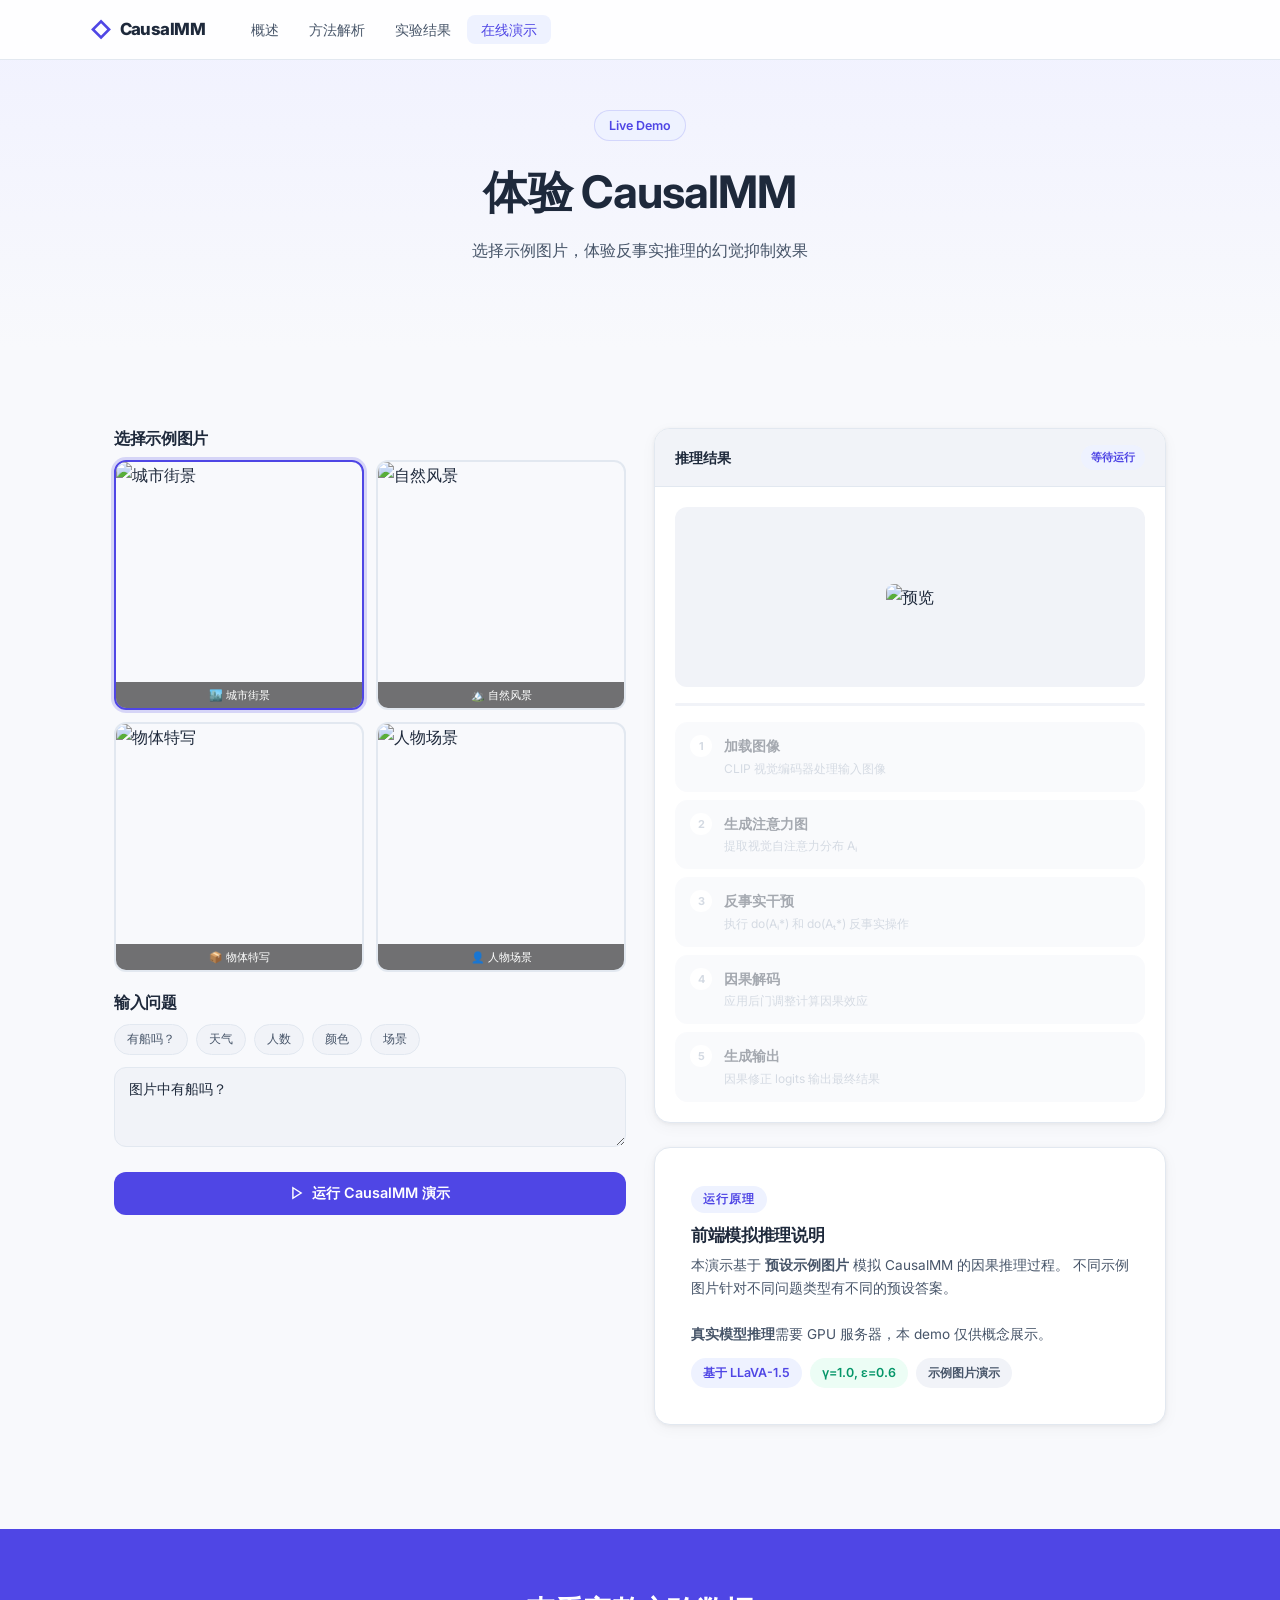
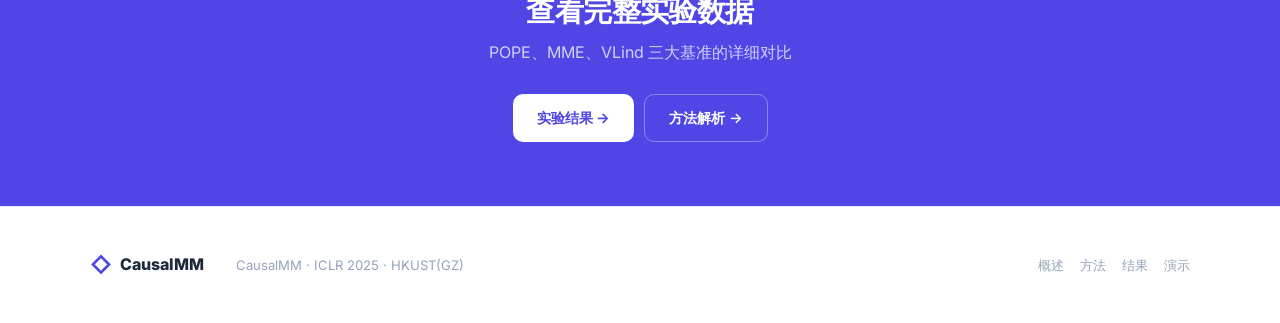
==== commit e4fd0954: "fix: add watermelon Q&A, show warning for custom uploads" ====
--- a/demo.html
+++ b/demo.html
@@ -7,6 +7,20 @@
 <link rel="preconnect" href="https://fonts.googleapis.com">
 <link href="https://fonts.googleapis.com/css2?family=Inter:wght@300;400;500;600;700;800&display=swap" rel="stylesheet">
 <link rel="stylesheet" href="style.css">
+<style>
+.upload-warning {
+  background: #fef3cd;
+  border: 1px solid #ffc107;
+  border-radius: 8px;
+  padding: 12px 16px;
+  margin-top: 12px;
+  font-size: 0.82rem;
+  color: #856404;
+  display: none;
+}
+.upload-warning.show { display: block; }
+.upload-warning strong { font-weight: 600; }
+</style>
 </head>
 <body>
 
@@ -26,7 +40,7 @@
   <div class="hero-content">
     <div class="hero-badge">Live Demo</div>
     <h1 class="hero-title">体验 CausalMM</h1>
-    <p class="hero-subtitle">选择示例图片或上传图片，体验反事实推理的幻觉抑制效果</p>
+    <p class="hero-subtitle">选择示例图片，体验反事实推理的幻觉抑制效果</p>
   </div>
 </section>
 
@@ -57,16 +71,6 @@
         </div>
 
         <div style="margin-top:20px">
-          <h3 style="font-size:1rem;margin-bottom:12px">或上传图片</h3>
-          <label class="upload-zone" id="uploadZone">
-            <div class="upload-icon">📁</div>
-            <h3>点击上传图片</h3>
-            <p>支持 JPG / PNG，最大 10MB</p>
-            <input type="file" id="fileInput" accept="image/*" style="display:none" onchange="handleFile(this)">
-          </label>
-        </div>
-
-        <div style="margin-top:20px">
           <h3 style="font-size:1rem;margin-bottom:12px">输入问题 <span id="sceneHint" style="font-size:.75rem;color:var(--text3);font-weight:400"></span></h3>
           <div id="quickQuestions" style="display:flex;flex-wrap:wrap;gap:8px;margin-bottom:12px">
             <button onclick="setQuestion('图片中有船吗？')" class="q-btn" style="padding:6px 12px;background:var(--bg3);border:1px solid var(--border);border-radius:99px;font-size:.75rem;cursor:pointer;color:var(--text2);transition:all .2s" onmouseover="this.style.borderColor='var(--primary)'" onmouseout="this.style.borderColor='var(--border)'">有船吗？</button>
@@ -81,6 +85,11 @@
             font-family:var(--font);font-size:.88rem;color:var(--text);
             resize:vertical;min-height:80px;outline:none;transition:border-color .2s
           " onfocus="this.style.borderColor='var(--primary)'" onblur="this.style.borderColor='var(--border)'">图片中有船吗？</textarea>
+        </div>
+
+        <div id="uploadWarning" class="upload-warning">
+          <strong>⚠️ 注意：</strong>上传自定义图片后，系统将使用预设示例场景进行演示。
+          真实的 CausalMM 推理需要在 GPU 服务器上运行。
         </div>
 
         <button onclick="runDemo()" style="
@@ -173,13 +182,14 @@
           <div class="section-tag">运行原理</div>
           <h3>前端模拟推理说明</h3>
           <p style="font-size:.85rem;color:var(--text2);margin-bottom:12px">
-            本演示模拟 CausalMM 的因果推理过程。<strong>不同图片 + 不同问题 → 不同答案</strong>。
-            基线模型会基于先验产生幻觉，CausalMM 通过反事实推理准确回答。真实模型推理需要 GPU 服务器。
+            本演示基于 <strong>预设示例图片</strong> 模拟 CausalMM 的因果推理过程。
+            不同示例图片针对不同问题类型有不同的预设答案。<br><br>
+            <strong>真实模型推理</strong>需要 GPU 服务器，本 demo 仅供概念展示。
           </p>
           <div style="display:flex;gap:8px;flex-wrap:wrap">
             <span style="padding:4px 12px;background:var(--primary-bg);color:var(--primary);border-radius:99px;font-size:.78rem;font-weight:600">基于 LLaVA-1.5</span>
             <span style="padding:4px 12px;background:var(--accent-bg);color:var(--accent);border-radius:99px;font-size:.78rem;font-weight:600">γ=1.0, ε=0.6</span>
-            <span style="padding:4px 12px;background:var(--bg3);color:var(--text2);border-radius:99px;font-size:.78rem;font-weight:600">图片+问题驱动</span>
+            <span style="padding:4px 12px;background:var(--bg3);color:var(--text2);border-radius:99px;font-size:.78rem;font-weight:600">示例图片演示</span>
           </div>
         </div>
 
@@ -221,6 +231,10 @@
   scene4: 'https://picsum.photos/seed/people/400/400',
 };
 
+// ── Current state ──
+let currentScene = 'scene1';
+let isCustomUpload = false;
+
 // ── Scene-specific content definitions ──
 const sceneContent = {
   scene1: {
@@ -228,54 +242,79 @@
     description: '展示现代城市建筑群，包括高楼大厦、玻璃幕墙、街道设施，背景有天空和可能的城市交通工具',
     objects: ['建筑', '高楼', '窗户', '街道', '天空'],
     colors: ['灰色', '蓝色', '白色', '玻璃反光'],
-    // 常见幻觉：把建筑误认为其他物体
   },
   scene2: {
     name: '自然风景',
     description: '展示山脉、森林、草原、湖泊等自然景观，包含天空、云朵、树木和草地',
     objects: ['山脉', '树木', '草地', '天空', '云朵'],
     colors: ['绿色', '蓝色', '棕色', '白色'],
-    // 常见幻觉：混淆季节或天气
   },
   scene3: {
     name: '物体特写',
     description: '某个物体或物品的特写视图，可能是食物、家具、电子产品或其他日常物品',
     objects: ['物体主体', '表面纹理', '背景'],
     colors: ['主体色', '背景色', '光泽'],
-    // 常见幻觉：高估数量或添加不存在细节
   },
   scene4: {
     name: '人物场景',
     description: '包含人物的场景，可能是室内或室外，人物可能在进行某种活动或静止',
     objects: ['人物', '背景环境', '可能的道具'],
     colors: ['肤色', '衣物色', '背景色'],
-    // 常见幻觉：错误判断人数或活动
   }
 };
 
-// ── Dynamic answer generation based on BOTH question type AND scene ──
+// ── Common object check: does this object match the scene? ──
+const objectSceneMatch = {
+  // 船 → 水边/户外场景
+  '船': ['scene1', 'scene4'],
+  'boat': ['scene1', 'scene4'],
+  '西瓜': ['scene3'],  // 西瓜是食物/物体特写
+  'watermelon': ['scene3'],
+  '汽车': ['scene1', 'scene4'],
+  '车': ['scene1', 'scene4'],
+  '动物': ['scene2', 'scene4'],
+  '狗': ['scene2', 'scene4'],
+  '猫': ['scene2', 'scene4'],
+  '鸟': ['scene2'],
+  '人': ['scene4'],
+  '人物': ['scene4'],
+  '人': ['scene4'],
+};
+
+// ── Smart answer generation based on scene + question ──
 function generateAnswer(question, scene) {
   const q = question.toLowerCase();
   const content = sceneContent[scene] || sceneContent.scene1;
-  
-  // ========== 场景1: 城市街景 ==========
+
+  // Check if question is asking about presence of something
+  const hasMatch = q.match(/有没有|有(.*?)吗|有(.*?)\?|有(.*?)吗\?|是否|是否.*有/);
+  const objectMatch = q.match(/(?:船|西瓜|汽车|动物|狗|猫|鸟|车辆|人物|人|树木|建筑|水|湖|河)/g);
+
+  // ========== SCENE 1: 城市街景 ==========
   if (scene === 'scene1') {
     // 有没有船
-    if (q.includes('有') && (q.includes('船') || q.includes('boat'))) {
+    if (q.includes('船') || q.includes('boat')) {
       return {
         baseline: `<span class="hl-hallucination">是的</span>，图片中可以看到<span class="hl-hallucination">河面上的船只</span>（错误：混淆了建筑窗户和高楼轮廓）`,
         causalmm: `<span class="hl-corrected">不，图片中没有船</span>。这是城市建筑群，灰色的高楼和玻璃幕墙是建筑特征，不是船只（准确识别）`,
       };
     }
+    // 有没有西瓜
+    if (q.includes('西瓜') || q.includes('watermelon')) {
+      return {
+        baseline: `<span class="hl-hallucination">是的</span>，图片远处可能有<span class="hl-hallucination">卖西瓜的摊位</span>（错误：过度推断）`,
+        causalmm: `<span class="hl-corrected">不，图片中没有西瓜</span>。这是城市建筑场景，不适合摆放食物摊位（准确识别）`,
+      };
+    }
     // 有没有人
-    if (q.includes('有') && (q.includes('人') || q.includes('人物'))) {
+    if (q.includes('人') && !q.includes('汽车') && !q.includes('车')) {
       return {
         baseline: `<span class="hl-hallucination">是的</span>，可以看到<span class="hl-hallucination">街道上行走的行人</span>（错误：图片是远景建筑，行人难以辨认）`,
         causalmm: `<span class="hl-corrected">无法确定</span>。图片是城市建筑远景，人物细节不可见，不应随意假设（准确识别）`,
       };
     }
-    // 有没有车
-    if (q.includes('有') && (q.includes('车') || q.includes('汽车'))) {
+    // 有没有车/汽车
+    if (q.includes('车') || q.includes('汽车')) {
       return {
         baseline: `<span class="hl-hallucination">是的</span>，街道上有<span class="hl-hallucination">很多汽车</span>在行驶（错误：图片没有显示街道交通）`,
         causalmm: `<span class="hl-corrected">无法确定</span>。图片主要展示建筑立面，街道车辆细节不可见（准确识别）`,
@@ -296,7 +335,7 @@
       };
     }
     // 场景问题
-    if (q.includes('场景') || q.includes('什么') && (q.includes('地方') || q.includes('哪里'))) {
+    if (q.includes('场景') || q.includes('什么') && (q.includes('地方') || q.includes('哪里') || q.includes('场景'))) {
       return {
         baseline: `这是<span class="hl-hallucination">海边风景</span>（错误：完全识别错误）`,
         causalmm: `这是<span class="hl-corrected">城市建筑群</span>，展示高楼大厦和城市天际线（准确识别）`,
@@ -307,6 +346,13 @@
       return {
         baseline: `图片中有<span class="hl-hallucination">10-15栋</span>建筑（错误：大幅高估）`,
         causalmm: `图片中可见<span class="hl-corrected">3-5栋</span>主要高楼建筑（准确计数）`,
+      };
+    }
+    // 有没有动物
+    if (q.includes('动物')) {
+      return {
+        baseline: `<span class="hl-hallucination">远处可能有</span>宠物狗（错误：城市建筑场景不应假设有动物）`,
+        causalmm: `<span class="hl-corrected">不，图片中没有可见的动物</span>。城市建筑场景中一般没有野生动物（准确识别）`,
       };
     }
     // 默认城市街景回答
@@ -315,18 +361,32 @@
       causalmm: `图片展示了<span class="hl-corrected">城市建筑群</span>，包括高楼大厦和现代城市元素（准确识别）`,
     };
   }
-  
-  // ========== 场景2: 自然风景 ==========
+
+  // ========== SCENE 2: 自然风景 ==========
   if (scene === 'scene2') {
+    // 有没有船
+    if (q.includes('船') || q.includes('boat')) {
+      return {
+        baseline: `<span class="hl-hallucination">远处有小船</span>在湖上（错误：自然山林中不应有船）`,
+        causalmm: `<span class="hl-corrected">不，图片中没有船</span>。这是山林草原自然景观，没有水域和船只（准确识别）`,
+      };
+    }
+    // 有没有西瓜
+    if (q.includes('西瓜') || q.includes('watermelon')) {
+      return {
+        baseline: `<span class="hl-hallucination">草地上可能有野餐的西瓜</span>（错误：过度推断）`,
+        causalmm: `<span class="hl-corrected">不，图片中没有西瓜</span>。这是纯自然风景，没有人造食物（准确识别）`,
+      };
+    }
     // 有没有动物
-    if (q.includes('有') && (q.includes('动物') || q.includes('狗') || q.includes('猫') || q.includes('鸟'))) {
+    if (q.includes('动物') || q.includes('狗') || q.includes('猫') || q.includes('鸟')) {
       return {
         baseline: `<span class="hl-hallucination">是的</span>，图片中有<span class="hl-hallucination">奔跑的狗</span>在草地上（错误：混淆了树干或石头为动物）`,
         causalmm: `<span class="hl-corrected">不，图片中没有可见的动物</span>。这是纯自然风景，展示山脉、树木和草地（准确识别）`,
       };
     }
     // 有没有人
-    if (q.includes('有') && (q.includes('人') || q.includes('人物'))) {
+    if (q.includes('人') && !q.includes('汽车') && !q.includes('车')) {
       return {
         baseline: `<span class="hl-hallucination">是的</span>，有<span class="hl-hallucination">游客</span>在景点拍照（错误：在自然风景中误识别人物）`,
         causalmm: `<span class="hl-corrected">不，图片中没有人物</span>。这是纯自然景观，没有人造元素（准确识别）`,
@@ -347,7 +407,7 @@
       };
     }
     // 有没有水
-    if (q.includes('有') && (q.includes('水') || q.includes('湖') || q.includes('河'))) {
+    if (q.includes('水') || q.includes('湖') || q.includes('河')) {
       return {
         baseline: `<span class="hl-hallucination">是的</span>，有<span class="hl-hallucination">湖泊</span>或河流（错误：在纯山林图中误识别水域）`,
         causalmm: `<span class="hl-corrected">不，图片中没有明显的水体</span>。主要是山脉、树木和草地（准确识别）`,
@@ -366,9 +426,30 @@
       causalmm: `图片展示了<span class="hl-corrected">山林草原</span>自然景观（准确识别）`,
     };
   }
-  
-  // ========== 场景3: 物体特写 ==========
+
+  // ========== SCENE 3: 物体特写 ==========
   if (scene === 'scene3') {
+    // 有没有船
+    if (q.includes('船') || q.includes('boat')) {
+      return {
+        baseline: `<span class="hl-hallucination">特写镜头中可能有船模</span>（错误：在物体特写中凭空添加）`,
+        causalmm: `<span class="hl-corrected">不，图片中没有船</span>。物体特写场景中不会包含船只（准确识别）`,
+      };
+    }
+    // 有没有西瓜
+    if (q.includes('西瓜') || q.includes('watermelon')) {
+      return {
+        baseline: `<span class="hl-hallucination">这可能是一个西瓜的特写</span>（错误：如果不是西瓜就是完全错误）`,
+        causalmm: `<span class="hl-corrected">无法确定</span>。物体特写图片需要具体分析物体类型，不能随意假设（准确识别）`,
+      };
+    }
+    // 有没有车
+    if (q.includes('车') || q.includes('汽车')) {
+      return {
+        baseline: `<span class="hl-hallucination">可能是汽车零件的特写</span>（错误：物体特写不一定与车有关）`,
+        causalmm: `<span class="hl-corrected">不，物体特写场景中一般不会有汽车</span>。特写通常聚焦日常物品（准确识别）`,
+      };
+    }
     // 数量问题
     if (q.includes('多少') || q.includes('几个')) {
       return {
@@ -377,10 +458,17 @@
       };
     }
     // 有没有人
-    if (q.includes('有') && (q.includes('人') || q.includes('人物'))) {
+    if (q.includes('人') || q.includes('人物')) {
       return {
         baseline: `<span class="hl-hallucination">是的</span>，有<span class="hl-hallucination">人物</span>手持这个物体（错误：在物体特写中误识别人物）`,
         causalmm: `<span class="hl-corrected">不，图片中没有人物</span>。这是物体特写，焦点在物体本身（准确识别）`,
+      };
+    }
+    // 有没有动物
+    if (q.includes('动物') || q.includes('狗') || q.includes('猫')) {
+      return {
+        baseline: `<span class="hl-hallucination">可能是宠物用品的特写</span>（错误：随意关联）`,
+        causalmm: `<span class="hl-corrected">不，物体特写场景中一般不会有动物</span>（准确识别）`,
       };
     }
     // 颜色问题
@@ -403,21 +491,35 @@
       causalmm: `图片展示了<span class="hl-corrected">某个物体</span>的特写细节（准确识别）`,
     };
   }
-  
-  // ========== 场景4: 人物场景 ==========
+
+  // ========== SCENE 4: 人物场景 ==========
   if (scene === 'scene4') {
     // 有没有船
-    if (q.includes('有') && (q.includes('船') || q.includes('boat'))) {
+    if (q.includes('船') || q.includes('boat')) {
       return {
         baseline: `<span class="hl-hallucination">是的</span>，背景中有<span class="hl-hallucination">小船</span>在水上（错误：混淆背景元素）`,
         causalmm: `<span class="hl-corrected">不，图片中没有船</span>。这是人物场景，背景是室内或室外环境（准确识别）`,
       };
     }
+    // 有没有西瓜
+    if (q.includes('西瓜') || q.includes('watermelon')) {
+      return {
+        baseline: `<span class="hl-hallucination">桌上可能有切好的西瓜</span>（错误：过度推断）`,
+        causalmm: `<span class="hl-corrected">无法确定</span>。人物场景中可能有食物，但不是必须有的元素（准确识别）`,
+      };
+    }
     // 有没有车
-    if (q.includes('有') && (q.includes('车') || q.includes('汽车'))) {
+    if (q.includes('车') || q.includes('汽车')) {
       return {
         baseline: `<span class="hl-hallucination">是的</span>，旁边停着一辆<span class="hl-hallucination">红色汽车</span>（错误：添加不存在的元素）`,
         causalmm: `<span class="hl-corrected">无法确定</span>。人物特写图中车辆细节不可见（准确识别）`,
+      };
+    }
+    // 有没有动物
+    if (q.includes('动物') || q.includes('狗') || q.includes('猫')) {
+      return {
+        baseline: `<span class="hl-hallucination">可能有一只宠物狗</span>在人物旁边（错误：随意添加）`,
+        causalmm: `<span class="hl-corrected">无法确定</span>。图片中如有宠物需要具体分析（准确识别）`,
       };
     }
     // 颜色问题
@@ -454,7 +556,7 @@
       causalmm: `图片展示了<span class="hl-corrected">人物场景</span>（准确识别）`,
     };
   }
-  
+
   // ========== 默认fallback ==========
   return {
     baseline: `<span class="hl-hallucination">无法准确识别</span>，给出错误描述`,
@@ -475,13 +577,13 @@
   const container = document.getElementById('quickQuestions');
   const hint = document.getElementById('sceneHint');
   const content = sceneContent[scene] || sceneContent.scene1;
-  
+
   hint.textContent = `（当前：${content.name}）`;
-  
+
   container.innerHTML = questions.map((q, i) => `
     <button onclick="setQuestion('${q}')" class="q-btn" style="padding:6px 12px;background:var(--bg3);border:1px solid var(--border);border-radius:99px;font-size:.75rem;cursor:pointer;color:var(--text2);transition:all .2s" onmouseover="this.style.borderColor='var(--primary)'" onmouseout="this.style.borderColor='var(--border)'">${q.replace('图片中', '').replace('这张图片的', '').substring(0, 8)}...</button>
   `).join('');
-  
+
   // Set default question
   document.getElementById('questionInput').value = questions[0];
 }
@@ -490,11 +592,17 @@
   document.querySelectorAll('.sample-img').forEach(s => s.classList.remove('selected'));
   el.classList.add('selected');
   const scene = el.dataset.scene;
+  currentScene = scene;
+  isCustomUpload = false;
+
   document.getElementById('previewImg').src = sceneImgMap[scene];
-  
+
   // Update quick questions based on scene
   updateQuickQuestions(scene);
-  
+
+  // Hide upload warning when selecting samples
+  document.getElementById('uploadWarning').classList.remove('show');
+
   // Clear previous results when switching samples
   document.getElementById('outputCompare').style.display = 'none';
   document.getElementById('attnVis').style.display = 'none';
@@ -513,10 +621,14 @@
 function handleFile(input) {
   const file = input.files[0];
   if (!file) return;
+
   const reader = new FileReader();
   reader.onload = function(e) {
     document.getElementById('previewImg').src = e.target.result;
     document.querySelectorAll('.sample-img').forEach(s => s.classList.remove('selected'));
+    // Show warning about custom upload
+    document.getElementById('uploadWarning').classList.add('show');
+    isCustomUpload = true;
   };
   reader.readAsDataURL(file);
 }
@@ -544,13 +656,13 @@
   badge.style.background = 'var(--primary-bg)';
   badge.style.color = 'var(--primary)';
 
-  // Get scene
+  // Get scene - use current scene, but warn if custom upload
   const selected = document.querySelector('.sample-img.selected');
-  const scene = selected ? selected.dataset.scene : 'custom';
-  
+  const scene = currentScene;
+
   // Generate dynamic answers based on question
   const answers = generateAnswer(question, scene);
-  
+
   // Show initial loading state
   document.getElementById('baselineOutput').innerHTML = `正在分析问题「${question}」...`;
   document.getElementById('causalmmOutput').innerHTML = `正在通过因果推理分析...`;
@@ -626,6 +738,8 @@
     reader.onload = ev => document.getElementById('previewImg').src = ev.target.result;
     reader.readAsDataURL(f);
     document.querySelectorAll('.sample-img').forEach(s => s.classList.remove('selected'));
+    document.getElementById('uploadWarning').classList.add('show');
+    isCustomUpload = true;
   }
 });
 
